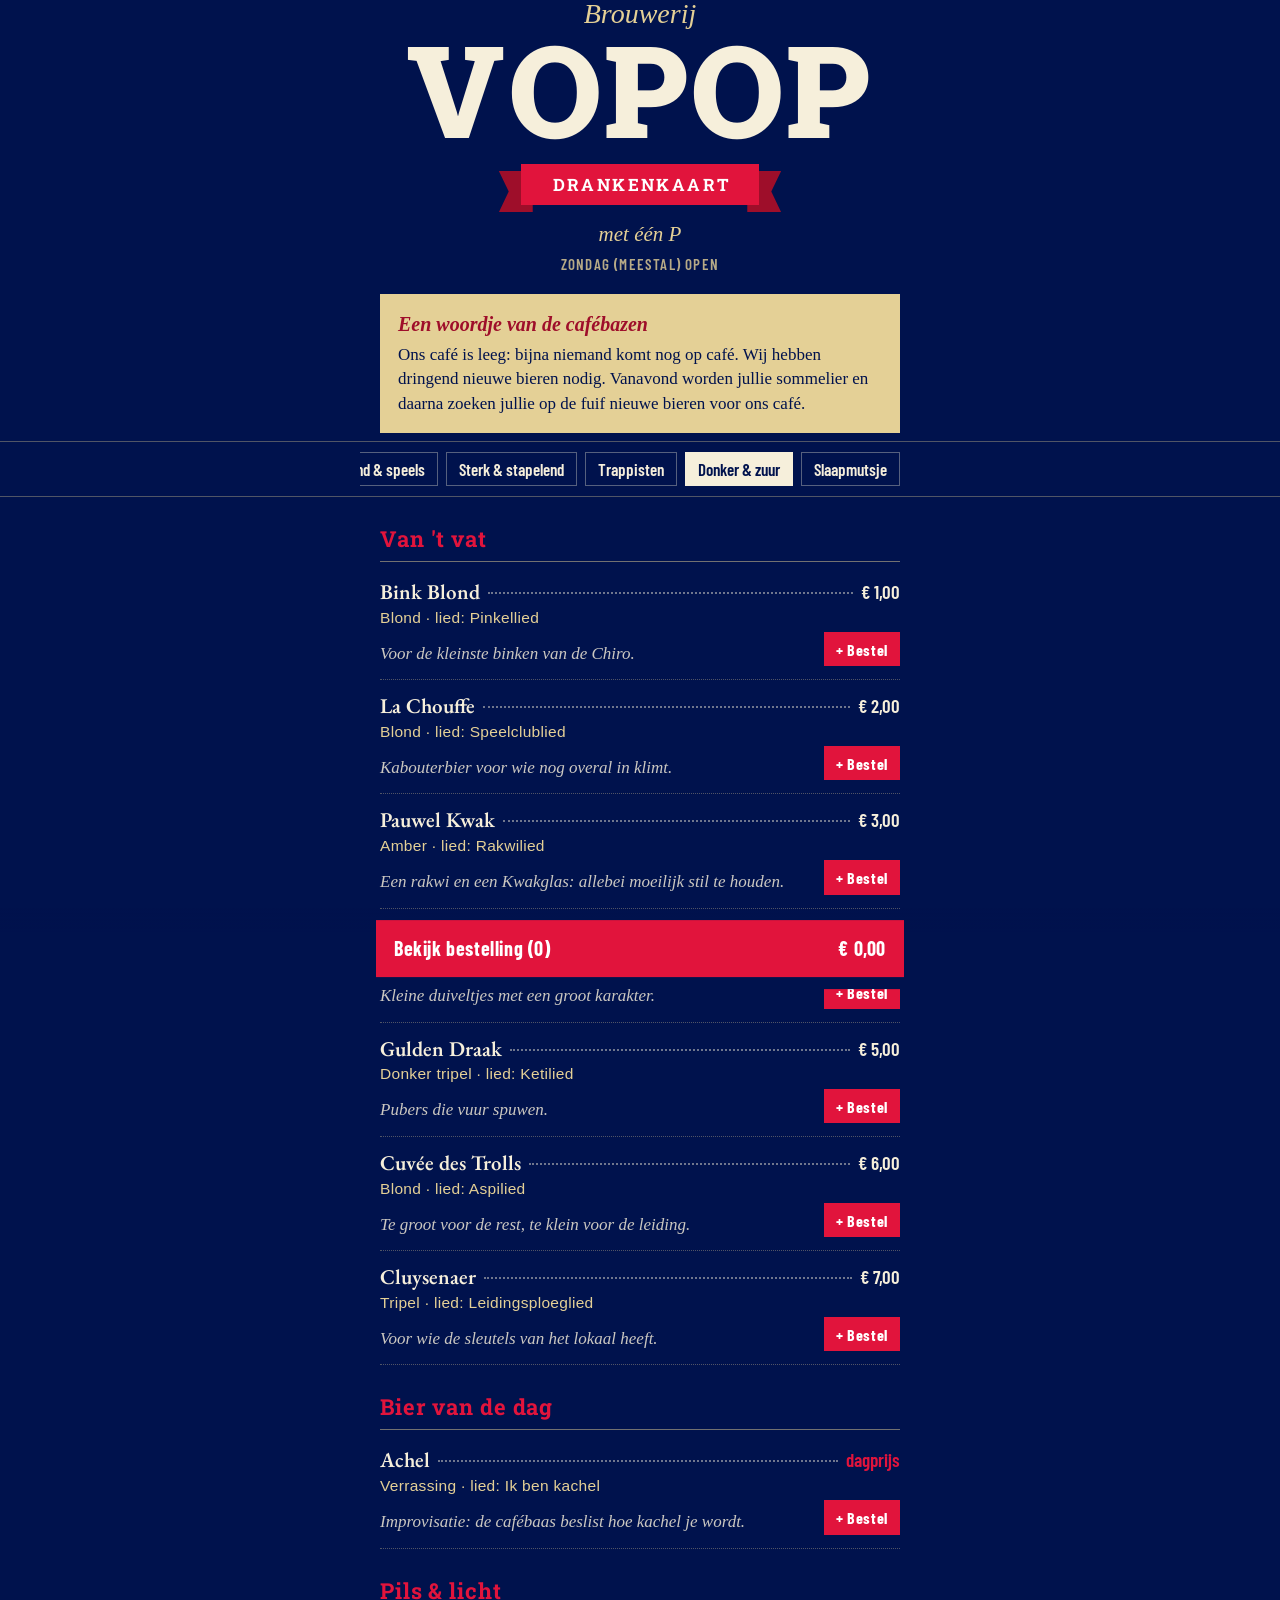
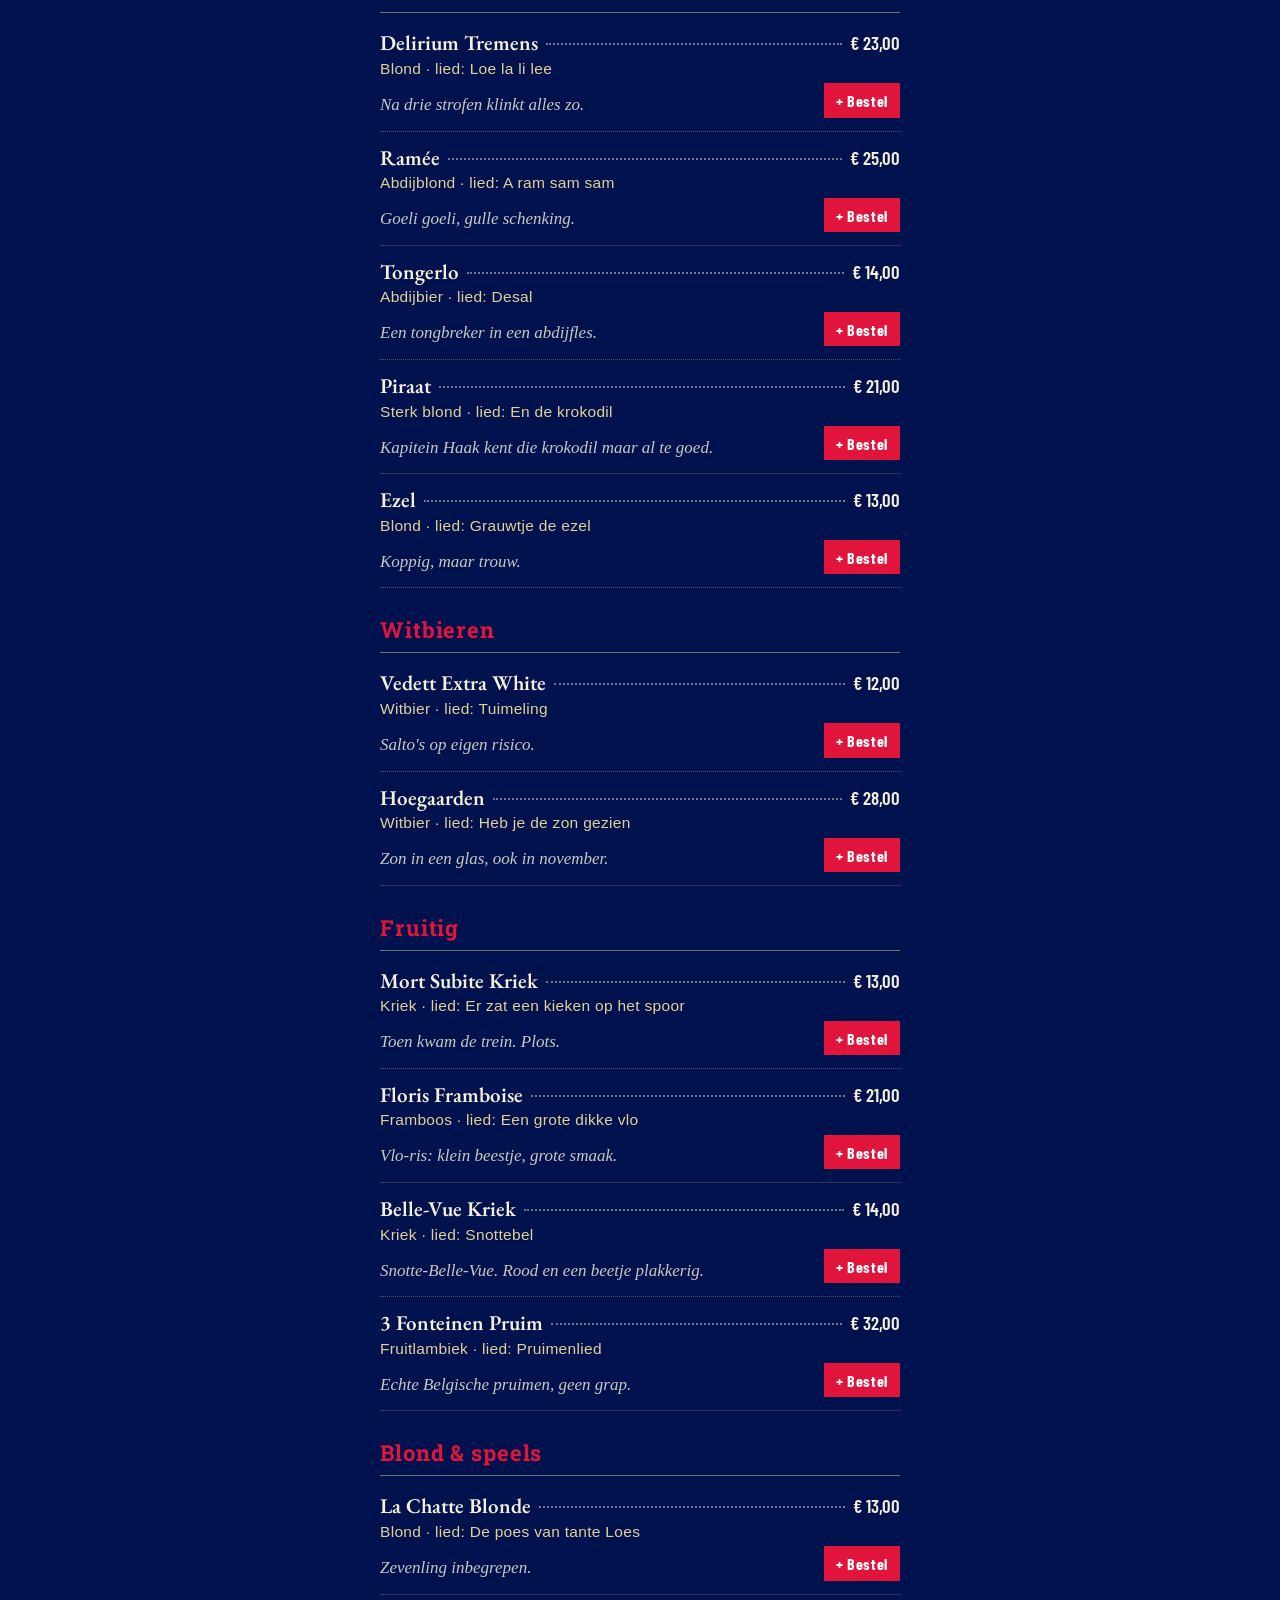
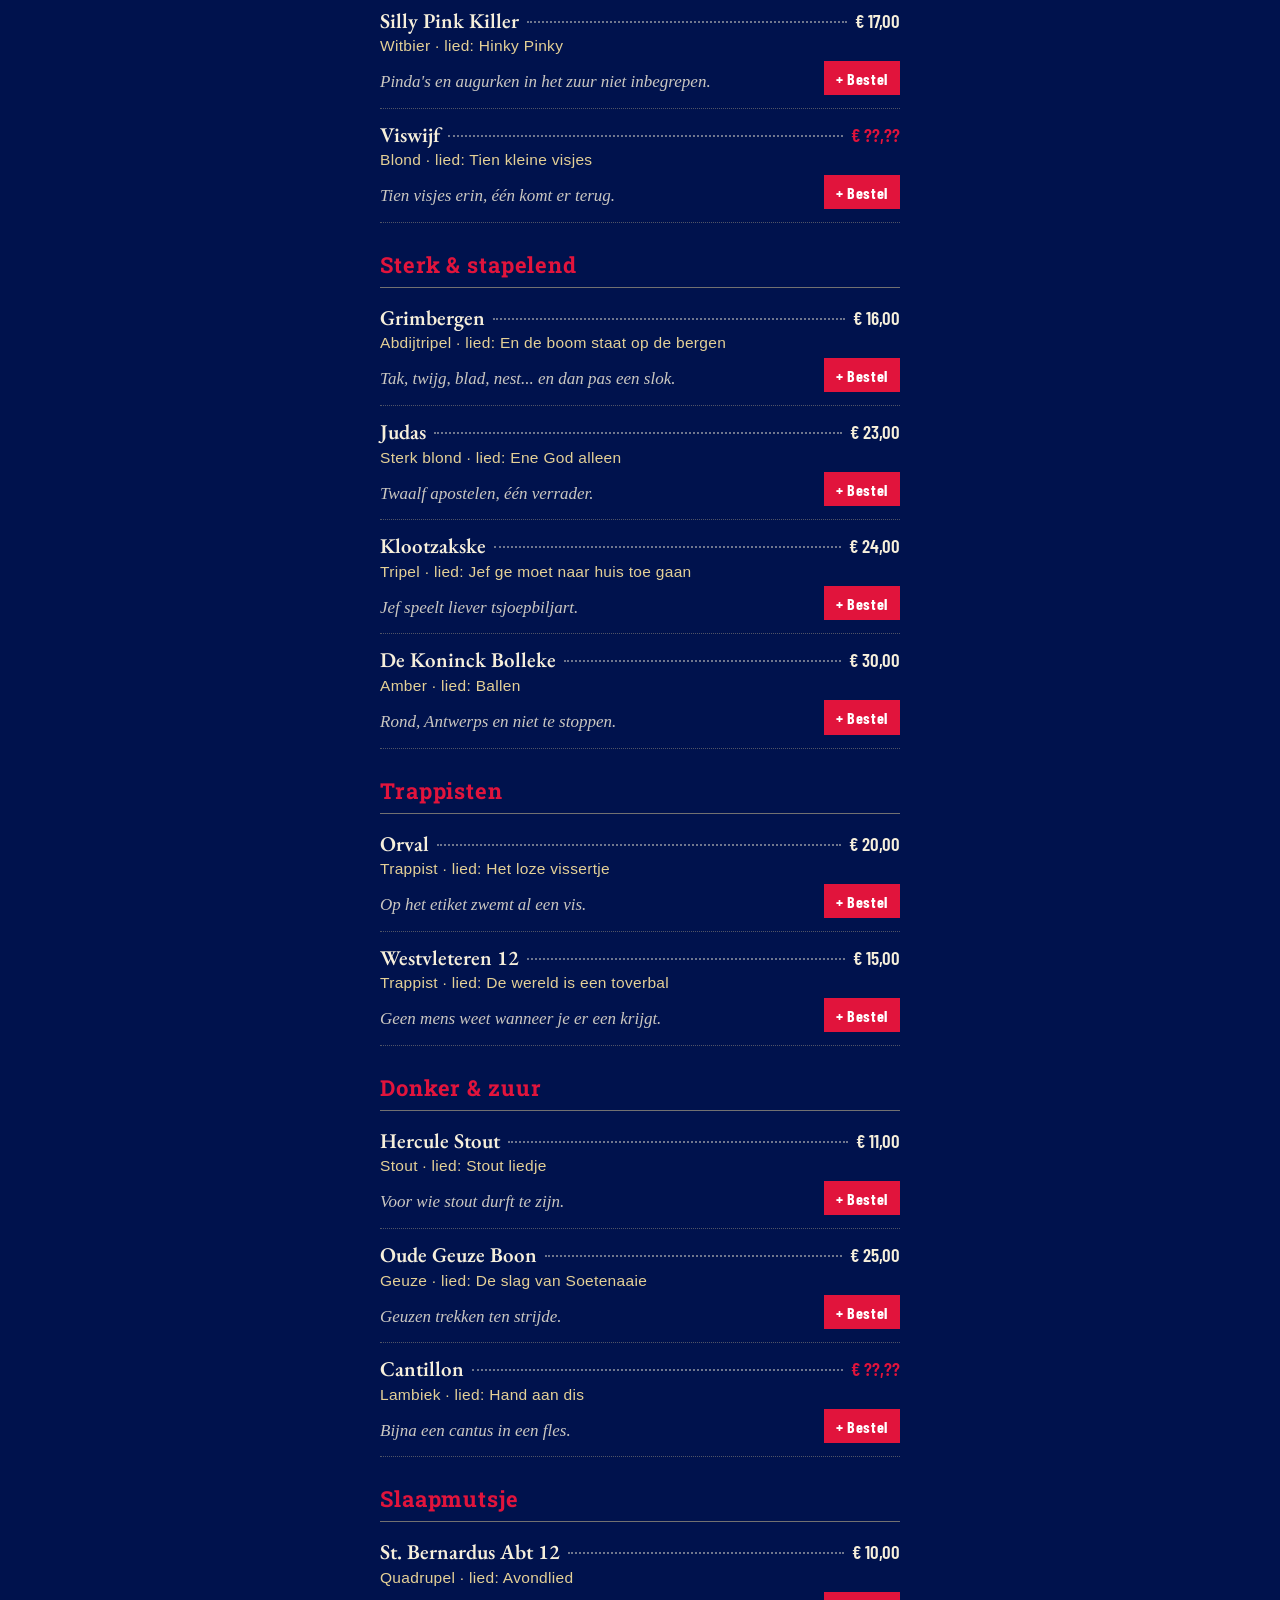
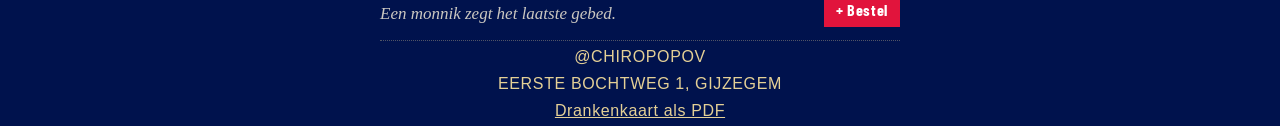
==== index.html @ b807c140 "Drankenkaart Brouwerij Vopop: online menu, A4-print en PDF Co-Authored-By: Claude Opus 5.5 <noreply@" ====
<!DOCTYPE html>
<html lang="nl">
<head>
<meta charset="utf-8">
<meta name="viewport" content="width=device-width, initial-scale=1, viewport-fit=cover">
<title>Brouwerij Vopop · Drankenkaart</title>
<meta name="description" content="De drankenkaart van Brouwerij Vopop. Scan, kies je bier en zing je bestelling.">
<meta name="theme-color" content="#00124D">
<link rel="icon" href="data:image/svg+xml,%3Csvg xmlns=%22http://www.w3.org/2000/svg%22 viewBox=%220 0 32 32%22%3E%3Crect width=%2232%22 height=%2232%22 fill=%22%2300124D%22/%3E%3Ctext x=%2216%22 y=%2224%22 font-size=%2222%22 font-family=%22Georgia%22 font-weight=%22bold%22 fill=%22%23E1143C%22 text-anchor=%22middle%22%3EV%3C/text%3E%3C/svg%3E">
<link rel="stylesheet" href="fonts.css">
<style>
  * { box-sizing: border-box; }
  html { -webkit-text-size-adjust: 100%; }
  body {
    margin: 0; background: var(--navy); color: var(--cream);
    font-family: var(--serif); font-size: 18px; line-height: 1.45;
  }
  a { color: var(--beige); }
  button { font: inherit; color: inherit; cursor: pointer; }
  :focus-visible { outline: 3px solid var(--beige); outline-offset: 2px; }
  .wrap { max-width: 560px; margin: 0 auto; padding: 0 20px; }

  /* Uithangbord */
  header { text-align: center; padding: 36px 0 18px; }
  .brouwerij { font-style: italic; font-size: 28px; color: var(--beige); line-height: 1; margin: 0; }
  h1 {
    font-family: var(--slab); font-weight: 900; margin: 2px 0 0;
    font-size: clamp(76px, 25vw, 128px); line-height: .92; letter-spacing: .02em; color: var(--cream);
  }
  .lint { position: relative; display: inline-block; margin: 16px auto 0; }
  .lint span {
    position: relative; z-index: 1; display: block; background: var(--red); color: #fff;
    font-family: var(--slab); font-weight: 700; font-size: 17px; letter-spacing: .14em;
    padding: 9px 28px 8px 32px;
  }
  .lint::before, .lint::after {
    content: ""; position: absolute; top: 7px; width: 34px; height: 100%; background: var(--red-dark);
  }
  .lint::before { left: -22px; clip-path: polygon(0 0, 100% 0, 100% 100%, 0 100%, 10px 50%); }
  .lint::after { right: -22px; clip-path: polygon(0 0, 100% 0, calc(100% - 10px) 50%, 100% 100%, 0 100%); }
  .slogan { font-style: italic; color: var(--beige); font-size: 21px; margin: 14px 0 0; }
  .open { font-family: var(--cond); font-weight: 600; letter-spacing: .08em; color: var(--beige); opacity: .8; font-size: 15px; margin: 4px 0 0; }
  .tafel { display: inline-block; margin-top: 12px; border: 1.5px solid var(--beige); color: var(--beige); font-family: var(--cond); font-weight: 600; font-size: 16px; padding: 2px 12px; letter-spacing: .06em; }

  .verhaal { background: var(--beige); color: var(--navy); padding: 16px 18px; margin: 18px 0 8px; text-align: left; }
  .verhaal h2 { font-family: var(--serif); font-style: italic; font-weight: 600; color: var(--red-dark); font-size: 20px; margin: 0 0 4px; }
  .verhaal p { margin: 0; font-size: 17px; }

  /* Rubrieken-navigatie */
  nav {
    position: sticky; top: 0; z-index: 5; background: var(--navy);
    border-top: 1px solid rgba(228,208,150,.35); border-bottom: 1px solid rgba(228,208,150,.35);
  }
  nav ul { list-style: none; margin: 0 auto; padding: 10px 20px; display: flex; gap: 8px; overflow-x: auto; scrollbar-width: none; max-width: 560px; }
  nav ul::-webkit-scrollbar { display: none; }
  nav a {
    display: block; white-space: nowrap; text-decoration: none; color: var(--cream);
    font-family: var(--cond); font-weight: 600; font-size: 17px; padding: 4px 12px;
    border: 1.5px solid rgba(246,239,219,.35);
  }
  nav a.actief { background: var(--cream); color: var(--navy); border-color: var(--cream); }

  /* Kaart */
  section { padding-top: 26px; scroll-margin-top: 58px; }
  section h2 {
    font-family: var(--slab); font-weight: 700; color: var(--red); font-size: 22px; letter-spacing: .04em;
    margin: 0 0 4px; padding-bottom: 6px; border-bottom: 1px solid rgba(228,208,150,.5);
  }
  .bier { padding: 12px 0 13px; border-bottom: 1px dotted rgba(228,208,150,.35); }
  .lijn { display: flex; align-items: baseline; gap: 8px; }
  .naam { font-weight: 600; font-size: 21px; line-height: 1.2; }
  .punten { flex: 1; border-bottom: 2px dotted rgba(246,239,219,.45); transform: translateY(-5px); min-width: 12px; }
  .prijs { font-family: var(--cond); font-weight: 600; font-size: 19px; white-space: nowrap; }
  .prijs.raar { color: var(--red); }
  .meta { font-family: var(--cond); font-weight: 500; color: var(--beige); font-size: 15.5px; letter-spacing: .02em; margin-top: 1px; }
  .onder { display: flex; align-items: flex-end; justify-content: space-between; gap: 14px; margin-top: 3px; }
  .uitleg { font-style: italic; color: rgba(246,239,219,.82); font-size: 17px; margin: 0; }
  .plus {
    flex: none; display: inline-flex; align-items: center; gap: 6px;
    background: var(--red); border: 0; color: #fff; font-family: var(--cond); font-weight: 700; font-size: 16px;
    padding: 6px 12px 5px; letter-spacing: .04em;
  }
  .plus:active { background: var(--red-dark); }
  .plus .n { background: #fff; color: var(--red); min-width: 20px; padding: 0 5px; text-align: center; }

  footer { text-align: center; padding: 40px 0 130px; font-family: var(--cond); font-weight: 500; color: var(--beige); font-size: 16px; letter-spacing: .04em; }
  footer p { margin: 4px 0; }

  /* Bestelbalk */
  .balk {
    position: fixed; left: 0; right: 0; bottom: 0; z-index: 10; padding: 12px 16px calc(12px + env(safe-area-inset-bottom));
    background: linear-gradient(to top, var(--navy) 70%, rgba(0,18,77,0));
    transform: translateY(110%); transition: transform .25s ease;
  }
  .balk.toon { transform: none; }
  .balk button {
    display: flex; justify-content: space-between; align-items: center; width: 100%; max-width: 528px; margin: 0 auto;
    background: var(--red); color: #fff; border: 0; padding: 14px 18px; font-family: var(--cond); font-weight: 700; font-size: 20px; letter-spacing: .03em;
  }

  /* Bestelling */
  dialog {
    border: 0; padding: 0; width: 100%; max-width: 560px; max-height: 88vh; margin: auto auto 0;
    background: var(--cream); color: var(--navy);
  }
  dialog::backdrop { background: rgba(0,11,51,.7); }
  .blad { padding: 22px 20px calc(20px + env(safe-area-inset-bottom)); }
  .blad h2 { font-family: var(--slab); font-weight: 900; font-size: 30px; margin: 0 0 2px; }
  .blad .sub { font-style: italic; margin: 0 0 12px; color: var(--red-dark); }
  .regel { display: grid; grid-template-columns: 1fr auto; gap: 2px 12px; padding: 10px 0; border-bottom: 1px dotted rgba(0,18,77,.3); }
  .regel .naam { font-size: 19px; }
  .regel .meta { color: var(--navy); opacity: .75; }
  .aantal { display: flex; align-items: center; gap: 6px; grid-row: span 2; align-self: center; }
  .aantal button { width: 34px; height: 34px; border: 1.5px solid var(--navy); background: none; font-family: var(--cond); font-weight: 700; font-size: 20px; line-height: 1; }
  .aantal output { min-width: 22px; text-align: center; font-family: var(--cond); font-weight: 700; font-size: 19px; }
  .totaal { display: flex; justify-content: space-between; font-family: var(--cond); font-weight: 700; font-size: 22px; padding: 14px 0 4px; }
  .knoppen { display: flex; gap: 10px; margin-top: 14px; }
  .knoppen button { flex: 1; padding: 13px; font-family: var(--cond); font-weight: 700; font-size: 19px; border: 2px solid var(--navy); background: none; }
  .knoppen .hoofd { background: var(--red); border-color: var(--red); color: #fff; }
  ol.zing { padding-left: 22px; margin: 6px 0 0; }
  ol.zing li { margin: 6px 0; }
  ol.zing small { display: block; font-family: var(--cond); font-weight: 500; font-size: 15px; opacity: .75; }

  @media (prefers-reduced-motion: reduce) { .balk { transition: none; } html { scroll-behavior: auto; } }
  html { scroll-behavior: smooth; }
</style>
</head>
<body>
<header class="wrap">
  <p class="brouwerij">Brouwerij</p>
  <h1>VOPOP</h1>
  <div class="lint"><span>DRANKENKAART</span></div>
  <p class="slogan">met één P</p>
  <p class="open">ZONDAG (MEESTAL) OPEN</p>
  <div id="tafel"></div>
  <div class="verhaal">
    <h2>Een woordje van de cafébazen</h2>
    <p id="verhaal"></p>
  </div>
</header>

<nav aria-label="Rubrieken"><ul id="nav"></ul></nav>

<main class="wrap" id="kaart"></main>

<footer class="wrap">
  <p>@CHIROPOPOV</p>
  <p id="adres"></p>
  <p><a href="menu.pdf">Drankenkaart als PDF</a></p>
</footer>

<div class="balk" id="balk"><button type="button" id="open"><span id="balkTekst">Bekijk bestelling</span><span id="balkTotaal"></span></button></div>

<dialog id="bestelling" aria-labelledby="bestelTitel">
  <div class="blad" id="blad"></div>
</dialog>

<script src="menu.js"></script>
<script>
(function () {
  var M = window.VOPOP, $ = function (id) { return document.getElementById(id); };
  var alle = {}; M.rubrieken.forEach(function (r) { r.bieren.forEach(function (b, i) { b.id = r.id + i; alle[b.id] = b; }); });

  // Tafelnummer via ?tafel=3
  var tafel = new URLSearchParams(location.search).get("tafel");
  if (tafel) $("tafel").innerHTML = '<span class="tafel">TAFEL ' + String(tafel).replace(/[^0-9a-zA-Z]/g, "").slice(0, 4) + "</span>";
  $("verhaal").textContent = M.verhaal;
  $("adres").textContent = M.adres.toUpperCase();

  // Bestelling bewaren in de browser (mag mislukken)
  var mand = {};
  try { mand = JSON.parse(localStorage.getItem("vopop-mand") || "{}") || {}; } catch (e) { mand = {}; }
  function bewaar() { try { localStorage.setItem("vopop-mand", JSON.stringify(mand)); } catch (e) {} }

  function euro(n) { return "€ " + n.toFixed(2).replace(".", ","); }
  function prijsWaarde(p) { return typeof p === "number" ? p : 0; }
  function esc(s) { return String(s).replace(/[&<>"]/g, function (c) { return { "&": "&amp;", "<": "&lt;", ">": "&gt;", '"': "&quot;" }[c]; }); }

  // Kaart opbouwen
  var nav = "", kaart = "";
  M.rubrieken.forEach(function (r) {
    nav += '<li><a href="#' + r.id + '" data-r="' + r.id + '">' + esc(r.naam) + "</a></li>";
    kaart += '<section id="' + r.id + '"><h2>' + esc(r.naam) + "</h2>";
    r.bieren.forEach(function (b) {
      var raar = typeof b.prijs !== "number";
      kaart += '<article class="bier">' +
        '<div class="lijn"><span class="naam">' + esc(b.bier) + '</span><span class="punten" aria-hidden="true"></span>' +
        '<span class="prijs' + (raar ? " raar" : "") + '">' + esc(M.prijsTekst(b.prijs)) + "</span></div>" +
        '<div class="meta">' + esc(b.stijl) + " · lied: " + esc(b.lied) + "</div>" +
        '<div class="onder"><p class="uitleg">' + esc(b.uitleg) + "</p>" +
        '<button type="button" class="plus" data-id="' + b.id + '" aria-label="' + esc(b.bier) + ' bestellen">+ Bestel</button></div>' +
        "</article>";
    });
    kaart += "</section>";
  });
  $("nav").innerHTML = nav; $("kaart").innerHTML = kaart;

  function teken() {
    var stuks = 0, totaal = 0;
    Object.keys(mand).forEach(function (id) { if (!alle[id] || mand[id] < 1) { delete mand[id]; return; } stuks += mand[id]; totaal += mand[id] * prijsWaarde(alle[id].prijs); });
    document.querySelectorAll(".plus").forEach(function (k) {
      var n = mand[k.dataset.id] || 0;
      k.innerHTML = n ? '+ Bestel <span class="n">' + n + "</span>" : "+ Bestel";
    });
    $("balk").classList.toggle("toon", stuks > 0);
    $("balkTekst").textContent = "Bekijk bestelling (" + stuks + ")";
    $("balkTotaal").textContent = euro(totaal);
    bewaar();
    return { stuks: stuks, totaal: totaal };
  }

  document.addEventListener("click", function (e) {
    var k = e.target.closest(".plus"); if (!k) return;
    mand[k.dataset.id] = (mand[k.dataset.id] || 0) + 1; teken();
  });

  var dlg = $("bestelling");
  function toonBestelling() {
    var html = '<h2 id="bestelTitel">Je bestelling</h2><p class="sub">Elke prijs is een bladzijde in het zangboekje.</p>';
    Object.keys(mand).forEach(function (id) {
      var b = alle[id];
      html += '<div class="regel"><div><div class="naam">' + esc(b.bier) + '</div><div class="meta">' + esc(b.lied) + " · " + esc(M.prijsTekst(b.prijs)) + "</div></div>" +
        '<div class="aantal"><button type="button" data-min="' + id + '" aria-label="Eén minder">−</button><output>' + mand[id] + '</output><button type="button" data-meer="' + id + '" aria-label="Eén meer">+</button></div></div>';
    });
    var t = teken();
    html += '<div class="totaal"><span>Totaal</span><span>' + euro(t.totaal) + "</span></div>" +
      '<div class="knoppen"><button type="button" data-sluit>Verder kiezen</button><button type="button" class="hoofd" data-plaats>Bestelling plaatsen</button></div>';
    $("blad").innerHTML = html;
  }
  function toonBevestiging() {
    var html = '<h2 id="bestelTitel">Bestelling geplaatst</h2><p class="sub">De cafébazen tappen. Zing je bestelling in deze volgorde:</p><ol class="zing">';
    Object.keys(mand).forEach(function (id) {
      var b = alle[id];
      html += "<li>" + esc(b.lied) + (mand[id] > 1 ? " × " + mand[id] : "") +
        "<small>" + esc(b.bier) + (typeof b.prijs === "number" ? " · bladzijde " + b.prijs : "") + "</small></li>";
    });
    html += '</ol><div class="knoppen"><button type="button" class="hoofd" data-nieuw>Nieuwe bestelling</button></div>';
    $("blad").innerHTML = html;
  }
  $("open").addEventListener("click", function () { toonBestelling(); dlg.showModal(); });
  dlg.addEventListener("click", function (e) {
    var t = e.target;
    if (t === dlg || t.hasAttribute("data-sluit")) { dlg.close(); return; }
    if (t.dataset.min) { mand[t.dataset.min]--; if (!(mand[t.dataset.min] > 0)) delete mand[t.dataset.min]; if (Object.keys(mand).length) toonBestelling(); else { teken(); dlg.close(); } return; }
    if (t.dataset.meer) { mand[t.dataset.meer]++; toonBestelling(); return; }
    if (t.hasAttribute("data-plaats")) { toonBevestiging(); return; }
    if (t.hasAttribute("data-nieuw")) { mand = {}; teken(); dlg.close(); }
  });

  // Actieve rubriek in de navigatie
  var links = document.querySelectorAll("nav a");
  if ("IntersectionObserver" in window) {
    var io = new IntersectionObserver(function (items) {
      items.forEach(function (it) {
        if (!it.isIntersecting) return;
        links.forEach(function (a) {
          var aan = a.dataset.r === it.target.id; a.classList.toggle("actief", aan);
          if (aan) a.scrollIntoView({ block: "nearest", inline: "center" });
        });
      });
    }, { rootMargin: "-60px 0px -70% 0px" });
    document.querySelectorAll("section").forEach(function (s) { io.observe(s); });
  }
  teken();
})();
</script>
</body>
</html>
---- fonts.css ----
@font-face { font-family: "Roboto Slab"; font-weight: 700; font-display: swap; src: url("fonts/roboto-slab-latin-700-normal.woff2") format("woff2"); }
@font-face { font-family: "Roboto Slab"; font-weight: 900; font-display: swap; src: url("fonts/roboto-slab-latin-900-normal.woff2") format("woff2"); }
@font-face { font-family: "EB Garamond"; font-weight: 400; font-display: swap; src: url("fonts/eb-garamond-latin-400-normal.woff2") format("woff2"); }
@font-face { font-family: "EB Garamond"; font-weight: 400; font-style: italic; font-display: swap; src: url("fonts/eb-garamond-latin-400-italic.woff2") format("woff2"); }
@font-face { font-family: "EB Garamond"; font-weight: 600; font-display: swap; src: url("fonts/eb-garamond-latin-600-normal.woff2") format("woff2"); }
@font-face { font-family: "Barlow Condensed"; font-weight: 500; font-display: swap; src: url("fonts/barlow-condensed-latin-500-normal.woff2") format("woff2"); }
@font-face { font-family: "Barlow Condensed"; font-weight: 600; font-display: swap; src: url("fonts/barlow-condensed-latin-600-normal.woff2") format("woff2"); }
@font-face { font-family: "Barlow Condensed"; font-weight: 700; font-display: swap; src: url("fonts/barlow-condensed-latin-700-normal.woff2") format("woff2"); }

:root {
  --navy: #00124D;      /* Chiro PMS 282 */
  --navy-deep: #000B33;
  --red: #E1143C;       /* Chiro PMS 186 */
  --red-dark: #9E0E2A;
  --beige: #E4D096;     /* Chiro PMS 467 */
  --cream: #F6EFDB;
  --slab: "Roboto Slab", Georgia, serif;
  --serif: "EB Garamond", Georgia, serif;
  --cond: "Barlow Condensed", "Arial Narrow", sans-serif;
}
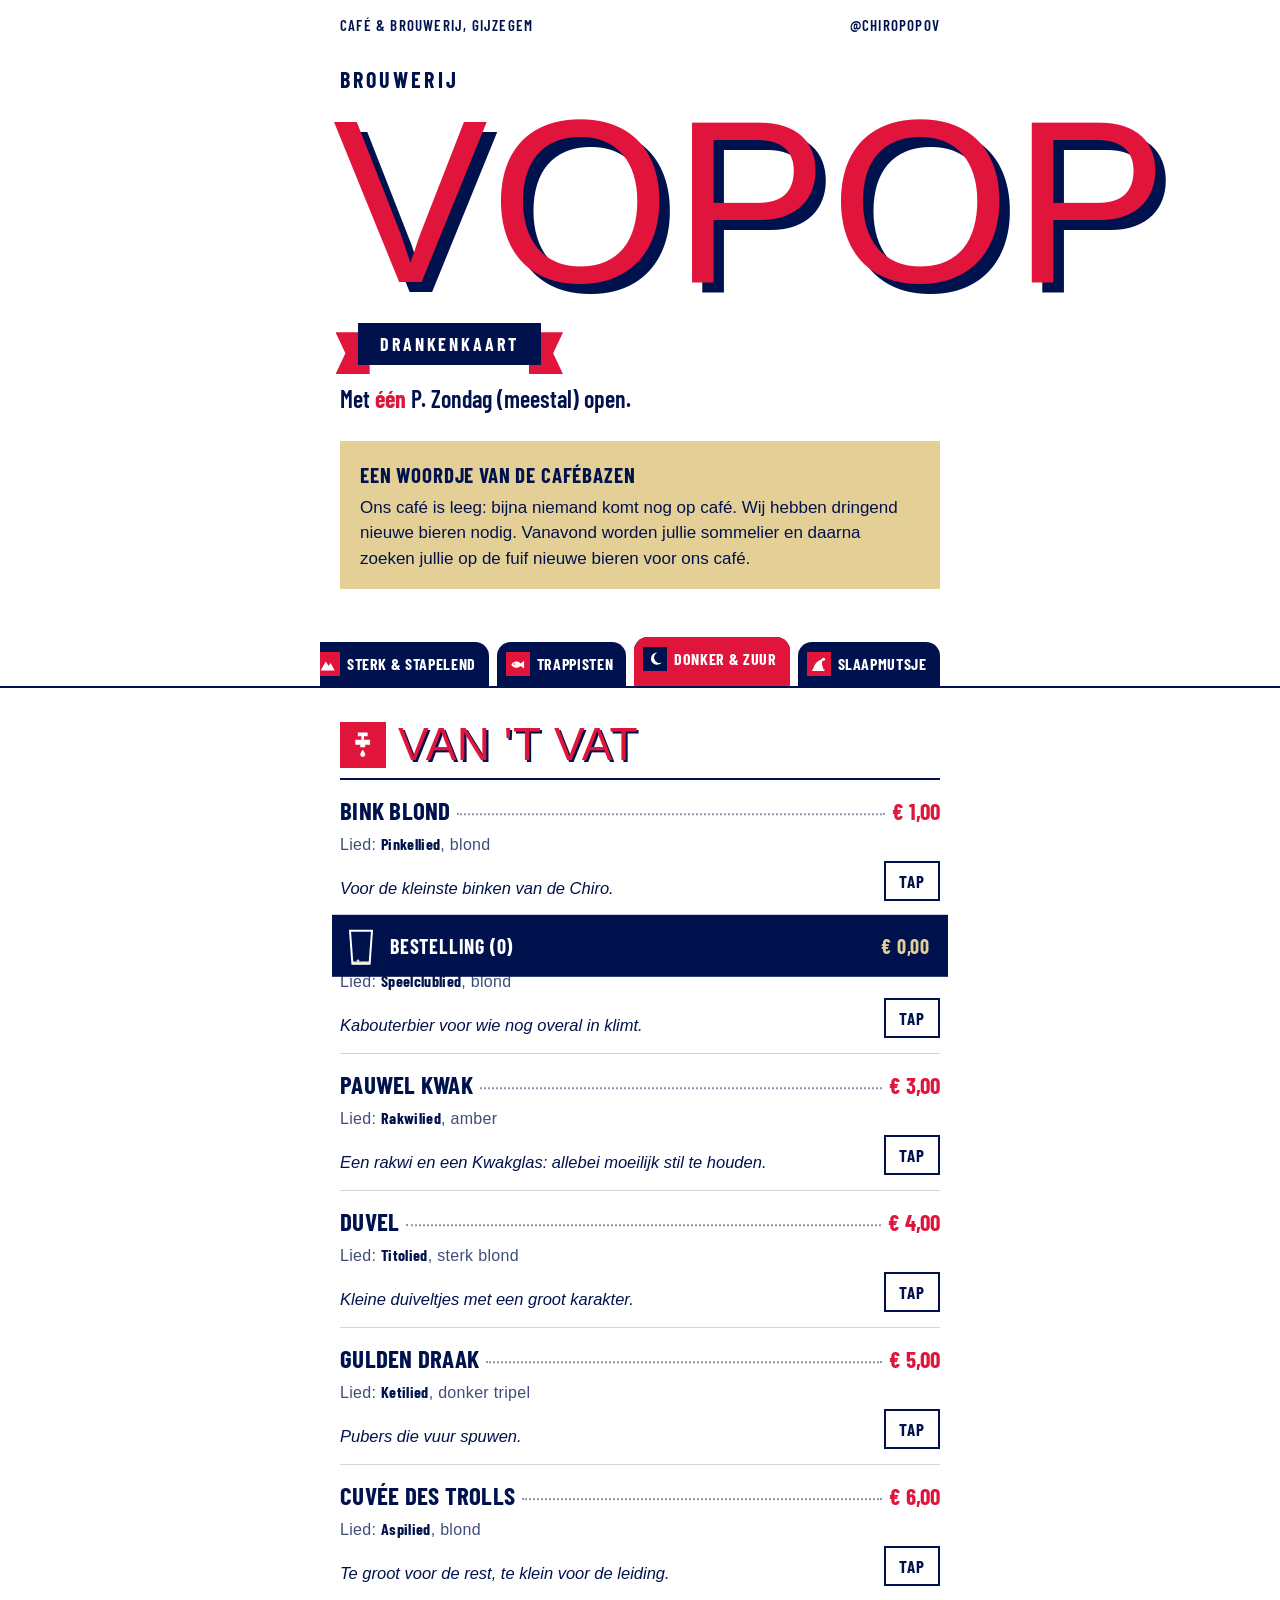
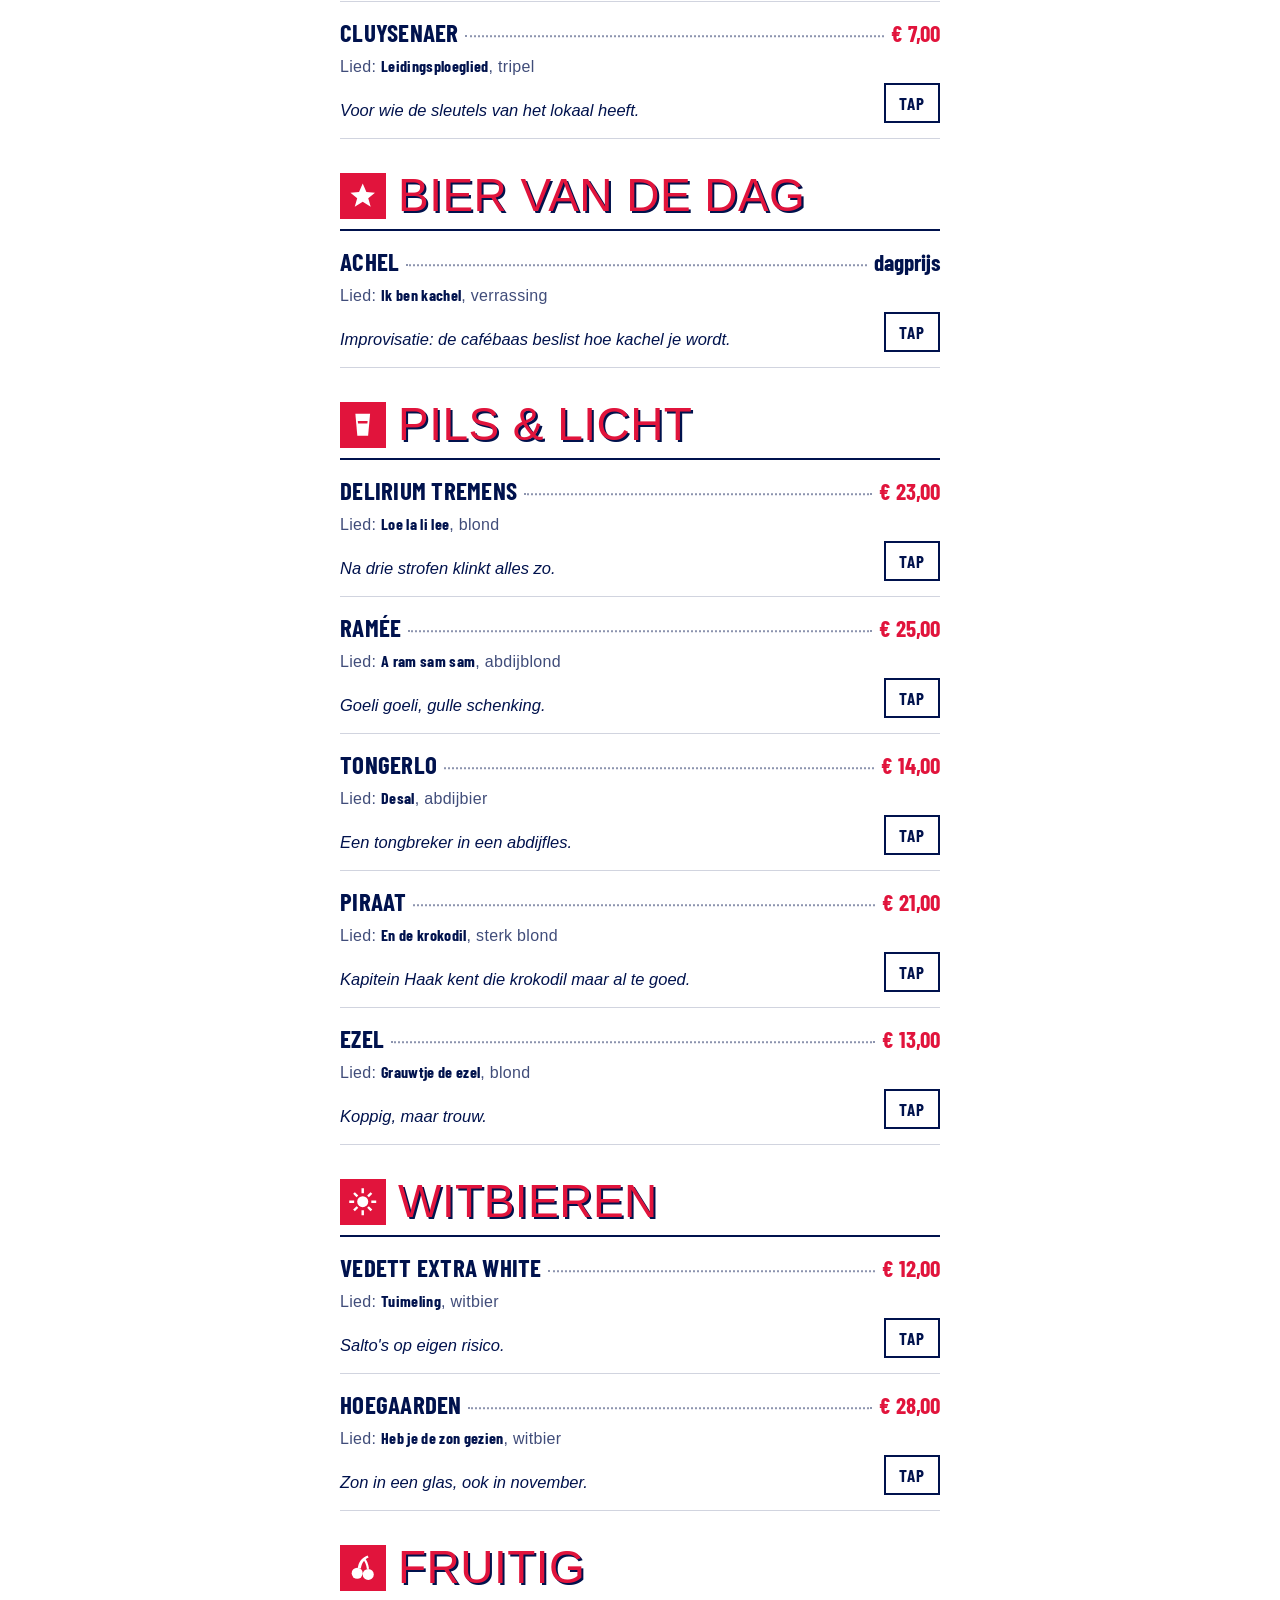
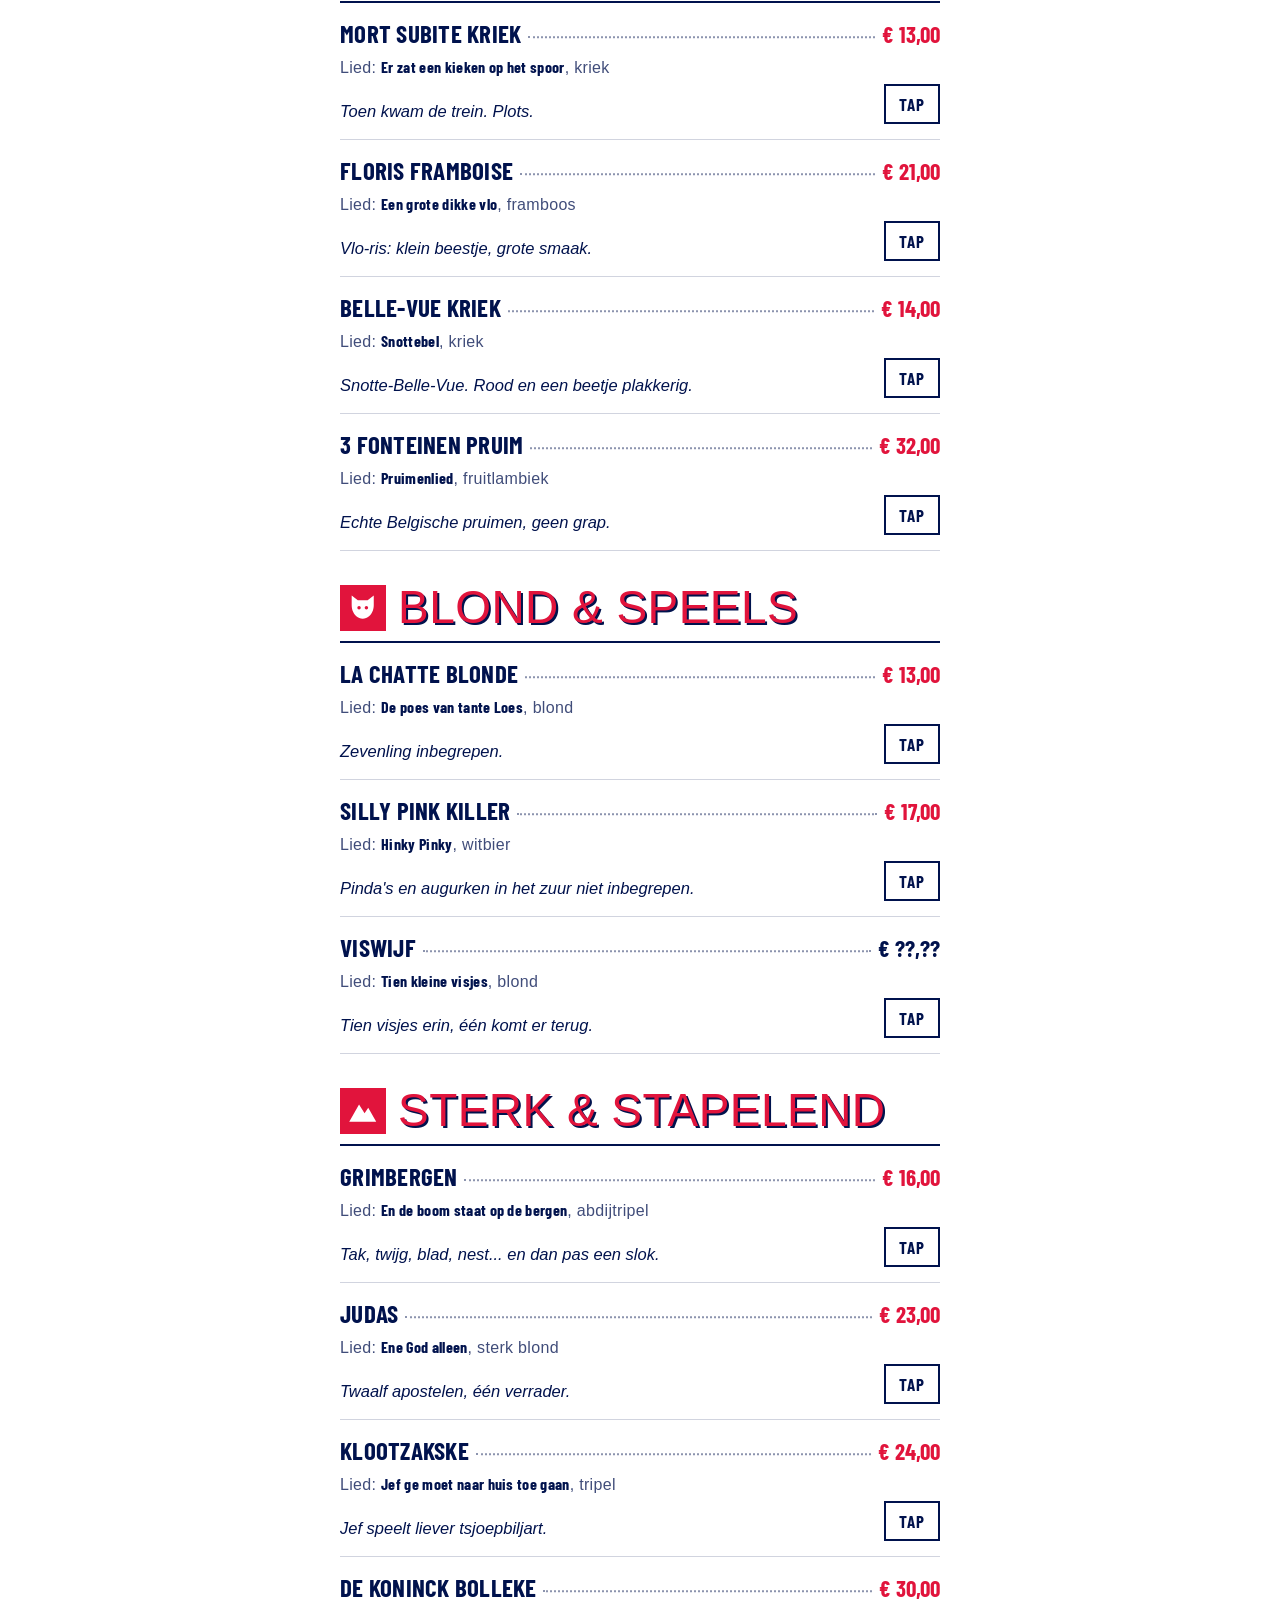
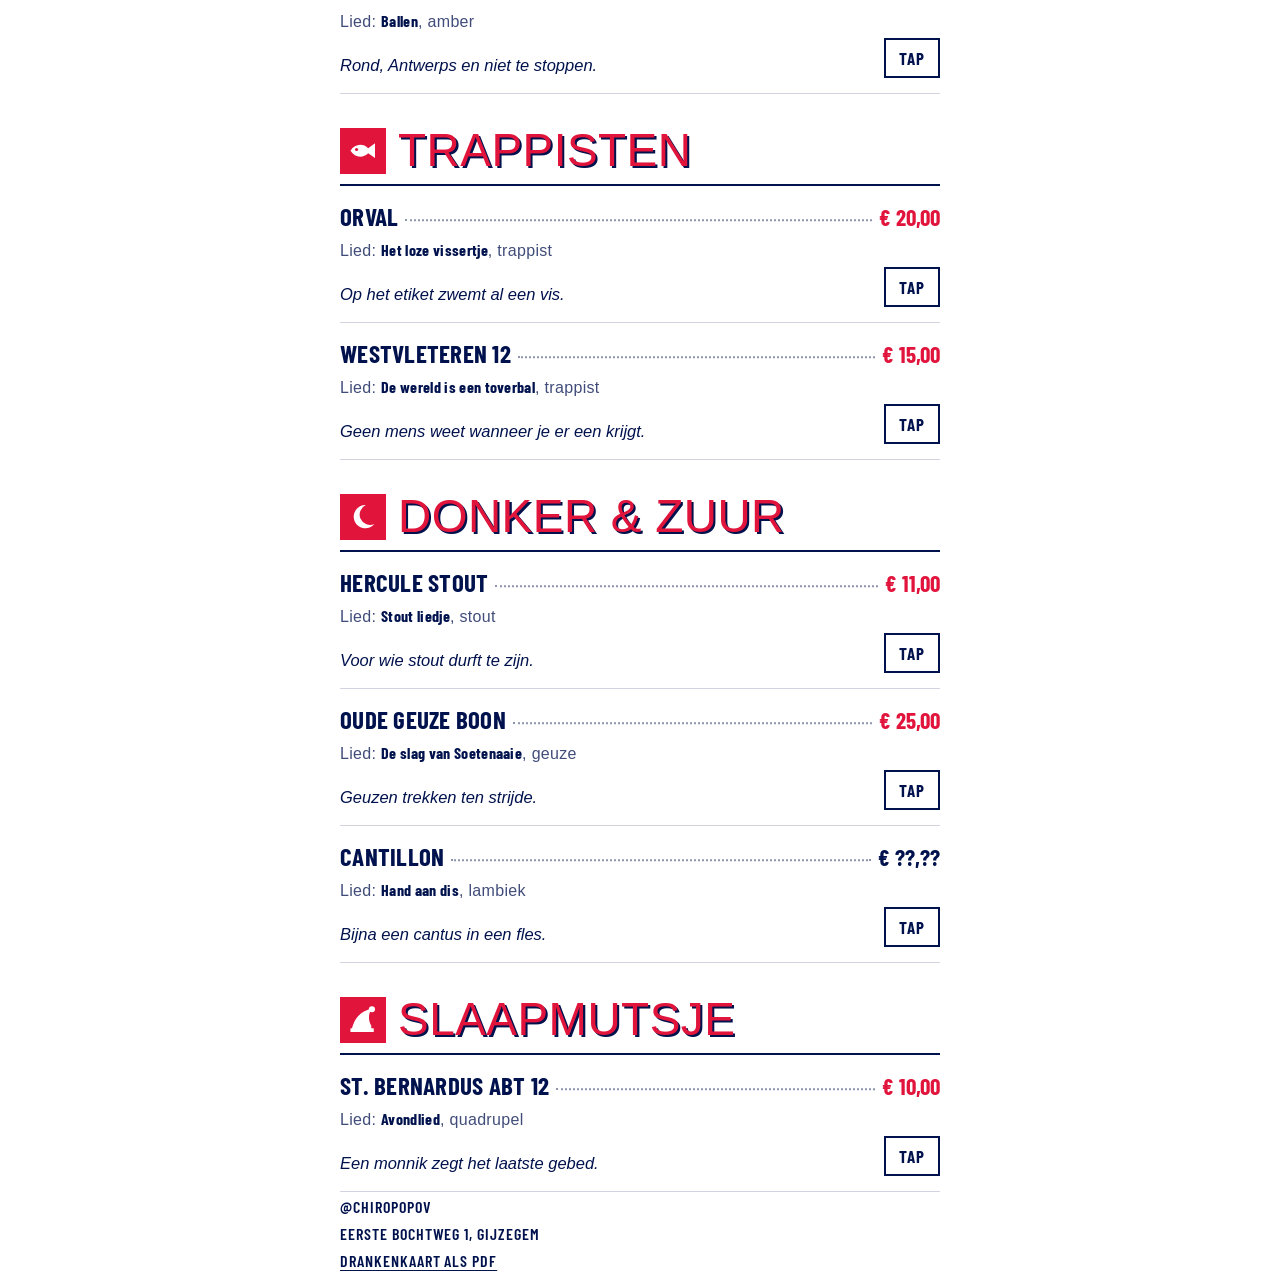
==== commit 6add3175: "Witte tapkraan-stijl voor web en PDF, Pages-workflow Co-Authored-By: Claude Opus 5.5 <noreply@anthro" ====
--- a/index.html
+++ b/index.html
@@ -3,136 +3,139 @@
 <head>
 <meta charset="utf-8">
 <meta name="viewport" content="width=device-width, initial-scale=1, viewport-fit=cover">
-<title>Brouwerij Vopop · Drankenkaart</title>
-<meta name="description" content="De drankenkaart van Brouwerij Vopop. Scan, kies je bier en zing je bestelling.">
-<meta name="theme-color" content="#00124D">
-<link rel="icon" href="data:image/svg+xml,%3Csvg xmlns=%22http://www.w3.org/2000/svg%22 viewBox=%220 0 32 32%22%3E%3Crect width=%2232%22 height=%2232%22 fill=%22%2300124D%22/%3E%3Ctext x=%2216%22 y=%2224%22 font-size=%2222%22 font-family=%22Georgia%22 font-weight=%22bold%22 fill=%22%23E1143C%22 text-anchor=%22middle%22%3EV%3C/text%3E%3C/svg%3E">
-<link rel="stylesheet" href="fonts.css">
+<title>Drankenkaart | Brouwerij Vopop</title>
+<meta name="description" content="De drankenkaart van Brouwerij Vopop: kies een Belgisch bier, bestel het en zing het chiroliedje dat erbij hoort.">
+<meta name="theme-color" content="#FFFFFF">
+<link rel="canonical" href="https://darkoboesmans.github.io/cantus/">
+<meta property="og:title" content="Drankenkaart | Brouwerij Vopop">
+<meta property="og:description" content="Kies een bier, bestel het en zing het lied dat erbij hoort.">
+<meta property="og:type" content="website">
+<meta property="og:url" content="https://darkoboesmans.github.io/cantus/">
+<link rel="icon" href="data:image/svg+xml,%3Csvg xmlns=%22http://www.w3.org/2000/svg%22 viewBox=%220 0 32 32%22%3E%3Crect width=%2232%22 height=%2232%22 fill=%22%23E1143C%22/%3E%3Ctext x=%2216%22 y=%2226%22 font-size=%2226%22 font-family=%22Impact%22 fill=%22%23fff%22 text-anchor=%22middle%22%3EV%3C/text%3E%3C/svg%3E">
+<link rel="preload" href="fonts/anton-latin-400-normal.woff2" as="font" type="font/woff2" crossorigin>
+<link rel="stylesheet" href="styles.css">
 <style>
   * { box-sizing: border-box; }
-  html { -webkit-text-size-adjust: 100%; }
-  body {
-    margin: 0; background: var(--navy); color: var(--cream);
-    font-family: var(--serif); font-size: 18px; line-height: 1.45;
-  }
-  a { color: var(--beige); }
+  html { -webkit-text-size-adjust: 100%; scroll-behavior: smooth; }
+  body { margin: 0; background: var(--wit); color: var(--navy); font-family: var(--tekst); font-size: 17px; line-height: 1.5; }
   button { font: inherit; color: inherit; cursor: pointer; }
-  :focus-visible { outline: 3px solid var(--beige); outline-offset: 2px; }
-  .wrap { max-width: 560px; margin: 0 auto; padding: 0 20px; }
-
-  /* Uithangbord */
-  header { text-align: center; padding: 36px 0 18px; }
-  .brouwerij { font-style: italic; font-size: 28px; color: var(--beige); line-height: 1; margin: 0; }
-  h1 {
-    font-family: var(--slab); font-weight: 900; margin: 2px 0 0;
-    font-size: clamp(76px, 25vw, 128px); line-height: .92; letter-spacing: .02em; color: var(--cream);
-  }
-  .lint { position: relative; display: inline-block; margin: 16px auto 0; }
-  .lint span {
-    position: relative; z-index: 1; display: block; background: var(--red); color: #fff;
-    font-family: var(--slab); font-weight: 700; font-size: 17px; letter-spacing: .14em;
-    padding: 9px 28px 8px 32px;
-  }
-  .lint::before, .lint::after {
-    content: ""; position: absolute; top: 7px; width: 34px; height: 100%; background: var(--red-dark);
-  }
-  .lint::before { left: -22px; clip-path: polygon(0 0, 100% 0, 100% 100%, 0 100%, 10px 50%); }
-  .lint::after { right: -22px; clip-path: polygon(0 0, 100% 0, calc(100% - 10px) 50%, 100% 100%, 0 100%); }
-  .slogan { font-style: italic; color: var(--beige); font-size: 21px; margin: 14px 0 0; }
-  .open { font-family: var(--cond); font-weight: 600; letter-spacing: .08em; color: var(--beige); opacity: .8; font-size: 15px; margin: 4px 0 0; }
-  .tafel { display: inline-block; margin-top: 12px; border: 1.5px solid var(--beige); color: var(--beige); font-family: var(--cond); font-weight: 600; font-size: 16px; padding: 2px 12px; letter-spacing: .06em; }
-
-  .verhaal { background: var(--beige); color: var(--navy); padding: 16px 18px; margin: 18px 0 8px; text-align: left; }
-  .verhaal h2 { font-family: var(--serif); font-style: italic; font-weight: 600; color: var(--red-dark); font-size: 20px; margin: 0 0 4px; }
-  .verhaal p { margin: 0; font-size: 17px; }
-
-  /* Rubrieken-navigatie */
-  nav {
-    position: sticky; top: 0; z-index: 5; background: var(--navy);
-    border-top: 1px solid rgba(228,208,150,.35); border-bottom: 1px solid rgba(228,208,150,.35);
-  }
-  nav ul { list-style: none; margin: 0 auto; padding: 10px 20px; display: flex; gap: 8px; overflow-x: auto; scrollbar-width: none; max-width: 560px; }
+  a { color: var(--navy); }
+  :focus-visible { outline: 3px solid var(--rood); outline-offset: 3px; }
+  .skip { position: absolute; left: 12px; top: -60px; background: var(--navy); color: #fff; padding: 8px 14px; z-index: 50; font-family: var(--cond); font-weight: 700; }
+  .skip:focus { top: 12px; }
+  .wrap { max-width: 640px; margin: 0 auto; padding: 0 20px; }
+
+  .top { display: flex; justify-content: space-between; align-items: center; gap: 12px; padding: 14px 20px 0; max-width: 640px; margin: 0 auto;
+    font-family: var(--cond); font-weight: 600; font-size: 15px; letter-spacing: .08em; text-transform: uppercase; }
+  .top .tafel { background: var(--navy); color: #fff; padding: 3px 10px; }
+
+  .hero { padding-top: 26px; padding-bottom: 10px; }
+  .hero .voor { font-family: var(--cond); font-weight: 700; font-size: 22px; letter-spacing: .14em; text-transform: uppercase; margin: 0 0 6px; }
+  .hero h1 { font-size: clamp(110px, 38vw, 232px); margin-left: -.03em; }
+  .hero .lint { margin: 22px 0 0 18px; font-size: 18px; }
+  .hero .lint > span { padding: 8px 22px 7px; }
+  .hero .slogan { font-family: var(--cond); font-weight: 600; font-size: 24px; margin: 16px 0 0; }
+  .hero .slogan b { color: var(--rood); font-weight: 700; }
+
+  .verhaal { background: var(--schuim); padding: 18px 20px; margin: 24px 0 0; }
+  .verhaal h2 { font-family: var(--cond); font-weight: 700; font-size: 21px; text-transform: uppercase; letter-spacing: .04em; margin: 0 0 4px; }
+  .verhaal p { margin: 0; }
+
+  nav { position: sticky; top: 0; z-index: 5; background: rgba(255,255,255,.96); border-bottom: 2px solid var(--navy); margin-top: 26px; }
+  nav ul { list-style: none; margin: 0 auto; padding: 12px 20px 0; display: flex; gap: 8px; overflow-x: auto; scrollbar-width: none; max-width: 640px; align-items: flex-end; }
   nav ul::-webkit-scrollbar { display: none; }
   nav a {
-    display: block; white-space: nowrap; text-decoration: none; color: var(--cream);
-    font-family: var(--cond); font-weight: 600; font-size: 17px; padding: 4px 12px;
-    border: 1.5px solid rgba(246,239,219,.35);
-  }
-  nav a.actief { background: var(--cream); color: var(--navy); border-color: var(--cream); }
-
-  /* Kaart */
-  section { padding-top: 26px; scroll-margin-top: 58px; }
-  section h2 {
-    font-family: var(--slab); font-weight: 700; color: var(--red); font-size: 22px; letter-spacing: .04em;
-    margin: 0 0 4px; padding-bottom: 6px; border-bottom: 1px solid rgba(228,208,150,.5);
-  }
-  .bier { padding: 12px 0 13px; border-bottom: 1px dotted rgba(228,208,150,.35); }
-  .lijn { display: flex; align-items: baseline; gap: 8px; }
-  .naam { font-weight: 600; font-size: 21px; line-height: 1.2; }
-  .punten { flex: 1; border-bottom: 2px dotted rgba(246,239,219,.45); transform: translateY(-5px); min-width: 12px; }
-  .prijs { font-family: var(--cond); font-weight: 600; font-size: 19px; white-space: nowrap; }
-  .prijs.raar { color: var(--red); }
-  .meta { font-family: var(--cond); font-weight: 500; color: var(--beige); font-size: 15.5px; letter-spacing: .02em; margin-top: 1px; }
-  .onder { display: flex; align-items: flex-end; justify-content: space-between; gap: 14px; margin-top: 3px; }
-  .uitleg { font-style: italic; color: rgba(246,239,219,.82); font-size: 17px; margin: 0; }
-  .plus {
-    flex: none; display: inline-flex; align-items: center; gap: 6px;
-    background: var(--red); border: 0; color: #fff; font-family: var(--cond); font-weight: 700; font-size: 16px;
-    padding: 6px 12px 5px; letter-spacing: .04em;
-  }
-  .plus:active { background: var(--red-dark); }
-  .plus .n { background: #fff; color: var(--red); min-width: 20px; padding: 0 5px; text-align: center; }
-
-  footer { text-align: center; padding: 40px 0 130px; font-family: var(--cond); font-weight: 500; color: var(--beige); font-size: 16px; letter-spacing: .04em; }
-  footer p { margin: 4px 0; }
-
-  /* Bestelbalk */
-  .balk {
-    position: fixed; left: 0; right: 0; bottom: 0; z-index: 10; padding: 12px 16px calc(12px + env(safe-area-inset-bottom));
-    background: linear-gradient(to top, var(--navy) 70%, rgba(0,18,77,0));
-    transform: translateY(110%); transition: transform .25s ease;
-  }
+    position: relative; overflow: hidden; display: flex; align-items: center; gap: 7px; white-space: nowrap; text-decoration: none;
+    background: var(--navy); color: #fff; font-family: var(--cond); font-weight: 700; font-size: 16px; letter-spacing: .04em; text-transform: uppercase;
+    padding: 10px 13px 9px 9px; border-radius: 14px 14px 0 0; min-height: 44px; transition: padding-bottom .25s ease;
+  }
+  nav a .tegel { width: 24px; height: 24px; }
+  nav a::after { content: ""; position: absolute; inset: 0; background: var(--rood); transform: scaleY(0); transform-origin: bottom; transition: transform .3s cubic-bezier(.3,.7,.2,1); z-index: 0; }
+  nav a > * { position: relative; z-index: 1; }
+  nav a:hover::after, nav a.actief::after { transform: scaleY(1); }
+  nav a.actief { padding-bottom: 15px; }
+  nav a.actief .tegel, nav a:hover .tegel { background: var(--navy); }
+
+  section.rubriek { padding-top: 34px; scroll-margin-top: 70px; }
+  .kop { display: flex; align-items: center; gap: 12px; padding-bottom: 10px; border-bottom: 2px solid var(--navy); }
+  .kop .tegel { width: 46px; height: 46px; }
+  .kop h2 { font-size: 46px; }
+  .bier { padding: 14px 0 15px; border-bottom: 1px solid var(--lijn); }
+  .bier h3 { margin: 0; font-size: 25px; line-height: 1.1; }
+  .bier .prijs { font-size: 23px; }
+  .meta { font-family: var(--cond); font-weight: 500; font-size: 16px; letter-spacing: .02em; color: rgba(0,18,77,.75); margin-top: 3px; }
+  .meta b { font-weight: 700; color: var(--navy); }
+  .onder { display: flex; justify-content: space-between; align-items: flex-end; gap: 16px; margin-top: 4px; }
+  .uitleg { font-style: italic; margin: 0; font-size: 16.5px; }
+
+  .tap {
+    position: relative; overflow: hidden; flex: none; display: inline-flex; align-items: center; gap: 7px;
+    background: var(--wit); border: 2px solid var(--navy); color: var(--navy); min-height: 40px;
+    font-family: var(--cond); font-weight: 700; font-size: 17px; letter-spacing: .06em; text-transform: uppercase; padding: 6px 13px 5px;
+  }
+  .tap::before { content: ""; position: absolute; inset: 0; background: var(--rood); transform: scaleY(0); transform-origin: bottom; transition: transform .32s cubic-bezier(.3,.7,.2,1); }
+  .tap > * { position: relative; }
+  .tap:hover::before, .tap:focus-visible::before, .tap.vol::before { transform: scaleY(1); }
+  .tap:hover, .tap:focus-visible, .tap.vol { color: #fff; border-color: var(--rood); }
+  .tap:active { translate: 0 2px; }
+  .tap .n { background: #fff; color: var(--rood); min-width: 22px; text-align: center; padding: 0 5px; }
+
+  footer { padding: 46px 0 150px; font-family: var(--cond); font-weight: 600; font-size: 16px; letter-spacing: .06em; text-transform: uppercase; }
+  footer p { margin: 3px 0; }
+  footer a { text-underline-offset: 3px; }
+
+  .balk { position: fixed; left: 0; right: 0; bottom: 0; z-index: 10; padding: 0 12px calc(12px + env(safe-area-inset-bottom)); transform: translateY(120%); transition: transform .35s cubic-bezier(.3,.7,.2,1); }
   .balk.toon { transform: none; }
   .balk button {
-    display: flex; justify-content: space-between; align-items: center; width: 100%; max-width: 528px; margin: 0 auto;
-    background: var(--red); color: #fff; border: 0; padding: 14px 18px; font-family: var(--cond); font-weight: 700; font-size: 20px; letter-spacing: .03em;
-  }
-
-  /* Bestelling */
-  dialog {
-    border: 0; padding: 0; width: 100%; max-width: 560px; max-height: 88vh; margin: auto auto 0;
-    background: var(--cream); color: var(--navy);
-  }
-  dialog::backdrop { background: rgba(0,11,51,.7); }
+    display: flex; align-items: center; gap: 14px; width: 100%; max-width: 616px; margin: 0 auto; text-align: left;
+    background: var(--navy); color: #fff; border: 0; padding: 10px 18px 10px 14px; font-family: var(--cond); font-weight: 700; font-size: 20px; letter-spacing: .04em; text-transform: uppercase;
+  }
+  .balk button:hover .glas, .balk button:focus-visible .glas { rotate: -8deg; }
+  .balk .tekst { flex: 1; }
+  .balk .totaal { color: var(--schuim); }
+  .glas { position: relative; width: 30px; height: 42px; flex: none; transition: rotate .3s ease; }
+  .glas svg { position: absolute; inset: 0; width: 100%; height: 100%; }
+  .glas .bier-vul { transform-box: fill-box; transform-origin: 50% 100%; transform: scaleY(0); transition: transform .6s cubic-bezier(.3,.7,.2,1); }
+  .glas .bubbel { fill: #fff; opacity: .8; animation: stijg 2.6s linear infinite; }
+  .glas .bubbel:nth-of-type(2) { animation-delay: -1.3s; }
+  @keyframes stijg { from { transform: translateY(0); opacity: 0; } 20% { opacity: .8; } to { transform: translateY(-22px); opacity: 0; } }
+
+  dialog { border: 0; padding: 0; width: 100%; max-width: 640px; max-height: 88vh; margin: auto auto 0; background: var(--wit); color: var(--navy); border-top: 6px solid var(--rood); }
+  dialog::backdrop { background: rgba(0,18,77,.55); }
   .blad { padding: 22px 20px calc(20px + env(safe-area-inset-bottom)); }
-  .blad h2 { font-family: var(--slab); font-weight: 900; font-size: 30px; margin: 0 0 2px; }
-  .blad .sub { font-style: italic; margin: 0 0 12px; color: var(--red-dark); }
-  .regel { display: grid; grid-template-columns: 1fr auto; gap: 2px 12px; padding: 10px 0; border-bottom: 1px dotted rgba(0,18,77,.3); }
-  .regel .naam { font-size: 19px; }
-  .regel .meta { color: var(--navy); opacity: .75; }
-  .aantal { display: flex; align-items: center; gap: 6px; grid-row: span 2; align-self: center; }
-  .aantal button { width: 34px; height: 34px; border: 1.5px solid var(--navy); background: none; font-family: var(--cond); font-weight: 700; font-size: 20px; line-height: 1; }
-  .aantal output { min-width: 22px; text-align: center; font-family: var(--cond); font-weight: 700; font-size: 19px; }
-  .totaal { display: flex; justify-content: space-between; font-family: var(--cond); font-weight: 700; font-size: 22px; padding: 14px 0 4px; }
+  .blad h2 { font-size: 46px; margin: 0 0 8px; }
+  .blad .sub { margin: 0 0 10px; }
+  .regel { display: flex; justify-content: space-between; align-items: center; gap: 12px; padding: 10px 0; border-bottom: 1px solid var(--lijn); }
+  .regel .naam { font-size: 21px; }
+  .aantal { display: flex; align-items: center; gap: 6px; }
+  .aantal button { width: 40px; height: 40px; border: 2px solid var(--navy); background: #fff; font-family: var(--cond); font-weight: 700; font-size: 22px; line-height: 1; }
+  .aantal button:hover { background: var(--navy); color: #fff; }
+  .aantal output { min-width: 24px; text-align: center; font-family: var(--cond); font-weight: 700; font-size: 20px; }
+  .som { display: flex; justify-content: space-between; font-family: var(--cond); font-weight: 700; font-size: 24px; text-transform: uppercase; padding: 14px 0 4px; }
   .knoppen { display: flex; gap: 10px; margin-top: 14px; }
-  .knoppen button { flex: 1; padding: 13px; font-family: var(--cond); font-weight: 700; font-size: 19px; border: 2px solid var(--navy); background: none; }
-  .knoppen .hoofd { background: var(--red); border-color: var(--red); color: #fff; }
-  ol.zing { padding-left: 22px; margin: 6px 0 0; }
-  ol.zing li { margin: 6px 0; }
-  ol.zing small { display: block; font-family: var(--cond); font-weight: 500; font-size: 15px; opacity: .75; }
-
-  @media (prefers-reduced-motion: reduce) { .balk { transition: none; } html { scroll-behavior: auto; } }
-  html { scroll-behavior: smooth; }
+  .knoppen .tap { flex: 1; justify-content: center; min-height: 50px; font-size: 19px; }
+  .knoppen .hoofd { background: var(--rood); color: #fff; border-color: var(--rood); }
+  .knoppen .hoofd::before { background: var(--navy); }
+  ol.zing { padding-left: 24px; margin: 4px 0 0; font-family: var(--cond); font-size: 21px; font-weight: 700; text-transform: uppercase; }
+  ol.zing li { margin: 8px 0; }
+  ol.zing small { display: block; font-family: var(--tekst); font-weight: 400; font-size: 15px; text-transform: none; color: rgba(0,18,77,.75); }
+
+  @media (min-width: 700px) { .hero h1 { font-size: 232px; } }
+  @media (prefers-reduced-motion: reduce) {
+    *, *::before, *::after { transition: none !important; animation: none !important; }
+    html { scroll-behavior: auto; }
+  }
 </style>
 </head>
 <body>
-<header class="wrap">
-  <p class="brouwerij">Brouwerij</p>
-  <h1>VOPOP</h1>
-  <div class="lint"><span>DRANKENKAART</span></div>
-  <p class="slogan">met één P</p>
-  <p class="open">ZONDAG (MEESTAL) OPEN</p>
-  <div id="tafel"></div>
+<a class="skip" href="#kaart">Naar de drankenkaart</a>
+<div class="top"><span>Café &amp; brouwerij, Gijzegem</span><span id="tafel">@chiropopov</span></div>
+
+<header class="wrap hero">
+  <p class="voor">Brouwerij</p>
+  <h1 class="bord">Vopop</h1>
+  <div class="lint"><span>Drankenkaart</span></div>
+  <p class="slogan">Met <b>één</b> P. Zondag (meestal) open.</p>
   <div class="verhaal">
     <h2>Een woordje van de cafébazen</h2>
     <p id="verhaal"></p>
@@ -141,55 +144,60 @@
 
 <nav aria-label="Rubrieken"><ul id="nav"></ul></nav>
 
-<main class="wrap" id="kaart"></main>
+<main class="wrap" id="kaart" tabindex="-1"></main>
 
 <footer class="wrap">
-  <p>@CHIROPOPOV</p>
+  <p>@chiropopov</p>
   <p id="adres"></p>
   <p><a href="menu.pdf">Drankenkaart als PDF</a></p>
 </footer>
 
-<div class="balk" id="balk"><button type="button" id="open"><span id="balkTekst">Bekijk bestelling</span><span id="balkTotaal"></span></button></div>
-
-<dialog id="bestelling" aria-labelledby="bestelTitel">
-  <div class="blad" id="blad"></div>
-</dialog>
+<div class="balk" id="balk">
+  <button type="button" id="open">
+    <span class="glas" aria-hidden="true">
+      <svg viewBox="0 0 30 42">
+        <defs><clipPath id="binnen"><path d="M4 6h22l-2.4 33H6.4z"/></clipPath></defs>
+        <g clip-path="url(#binnen)">
+          <rect class="bier-vul" id="vul" x="0" y="6" width="30" height="36" fill="#E4D096"/>
+          <circle class="bubbel" cx="12" cy="36" r="1.4"/><circle class="bubbel" cx="18" cy="38" r="1.1"/>
+        </g>
+        <path d="M4 6h22l-2.4 33H6.4z" fill="none" stroke="#fff" stroke-width="2"/>
+      </svg>
+    </span>
+    <span class="tekst" id="balkTekst">Bestelling</span><span class="totaal" id="balkTotaal"></span>
+  </button>
+</div>
+
+<dialog id="bestelling" aria-labelledby="bestelTitel"><div class="blad" id="blad"></div></dialog>
 
 <script src="menu.js"></script>
 <script>
 (function () {
   var M = window.VOPOP, $ = function (id) { return document.getElementById(id); };
   var alle = {}; M.rubrieken.forEach(function (r) { r.bieren.forEach(function (b, i) { b.id = r.id + i; alle[b.id] = b; }); });
-
-  // Tafelnummer via ?tafel=3
+  function esc(s) { return String(s).replace(/[&<>"]/g, function (c) { return { "&": "&amp;", "<": "&lt;", ">": "&gt;", '"': "&quot;" }[c]; }); }
+  function tegel(id) { return '<span class="tegel" aria-hidden="true"><svg viewBox="0 0 24 24">' + (M.iconen[id] || "") + "</svg></span>"; }
+  function euro(n) { return "€ " + n.toFixed(2).replace(".", ","); }
+
   var tafel = new URLSearchParams(location.search).get("tafel");
-  if (tafel) $("tafel").innerHTML = '<span class="tafel">TAFEL ' + String(tafel).replace(/[^0-9a-zA-Z]/g, "").slice(0, 4) + "</span>";
+  if (tafel) { $("tafel").textContent = "Tafel " + String(tafel).replace(/[^0-9a-zA-Z]/g, "").slice(0, 4); $("tafel").className = "tafel"; }
   $("verhaal").textContent = M.verhaal;
-  $("adres").textContent = M.adres.toUpperCase();
-
-  // Bestelling bewaren in de browser (mag mislukken)
+  $("adres").textContent = M.adres;
+
   var mand = {};
   try { mand = JSON.parse(localStorage.getItem("vopop-mand") || "{}") || {}; } catch (e) { mand = {}; }
   function bewaar() { try { localStorage.setItem("vopop-mand", JSON.stringify(mand)); } catch (e) {} }
 
-  function euro(n) { return "€ " + n.toFixed(2).replace(".", ","); }
-  function prijsWaarde(p) { return typeof p === "number" ? p : 0; }
-  function esc(s) { return String(s).replace(/[&<>"]/g, function (c) { return { "&": "&amp;", "<": "&lt;", ">": "&gt;", '"': "&quot;" }[c]; }); }
-
-  // Kaart opbouwen
   var nav = "", kaart = "";
   M.rubrieken.forEach(function (r) {
-    nav += '<li><a href="#' + r.id + '" data-r="' + r.id + '">' + esc(r.naam) + "</a></li>";
-    kaart += '<section id="' + r.id + '"><h2>' + esc(r.naam) + "</h2>";
+    nav += '<li><a href="#' + r.id + '" data-r="' + r.id + '">' + tegel(r.id) + "<span>" + esc(r.naam) + "</span></a></li>";
+    kaart += '<section class="rubriek" id="' + r.id + '" aria-labelledby="h-' + r.id + '"><div class="kop">' + tegel(r.id) + '<h2 class="bord" id="h-' + r.id + '">' + esc(r.naam) + "</h2></div>";
     r.bieren.forEach(function (b) {
-      var raar = typeof b.prijs !== "number";
-      kaart += '<article class="bier">' +
-        '<div class="lijn"><span class="naam">' + esc(b.bier) + '</span><span class="punten" aria-hidden="true"></span>' +
-        '<span class="prijs' + (raar ? " raar" : "") + '">' + esc(M.prijsTekst(b.prijs)) + "</span></div>" +
-        '<div class="meta">' + esc(b.stijl) + " · lied: " + esc(b.lied) + "</div>" +
+      kaart += '<article class="bier"><div class="lijn"><h3 class="naam">' + esc(b.bier) + '</h3><span class="punten" aria-hidden="true"></span>' +
+        '<span class="prijs' + (typeof b.prijs === "number" ? "" : " raar") + '">' + esc(M.prijsTekst(b.prijs)) + "</span></div>" +
+        '<div class="meta">Lied: <b>' + esc(b.lied) + "</b>, " + esc(b.stijl.toLowerCase()) + "</div>" +
         '<div class="onder"><p class="uitleg">' + esc(b.uitleg) + "</p>" +
-        '<button type="button" class="plus" data-id="' + b.id + '" aria-label="' + esc(b.bier) + ' bestellen">+ Bestel</button></div>' +
-        "</article>";
+        '<button type="button" class="tap" data-id="' + b.id + '" aria-label="Tap een ' + esc(b.bier) + '"><span>Tap</span></button></div></article>';
     });
     kaart += "</section>";
   });
@@ -197,69 +205,68 @@
 
   function teken() {
     var stuks = 0, totaal = 0;
-    Object.keys(mand).forEach(function (id) { if (!alle[id] || mand[id] < 1) { delete mand[id]; return; } stuks += mand[id]; totaal += mand[id] * prijsWaarde(alle[id].prijs); });
-    document.querySelectorAll(".plus").forEach(function (k) {
+    Object.keys(mand).forEach(function (id) { if (!alle[id] || !(mand[id] > 0)) { delete mand[id]; return; } stuks += mand[id]; totaal += mand[id] * (typeof alle[id].prijs === "number" ? alle[id].prijs : 0); });
+    document.querySelectorAll(".tap[data-id]").forEach(function (k) {
       var n = mand[k.dataset.id] || 0;
-      k.innerHTML = n ? '+ Bestel <span class="n">' + n + "</span>" : "+ Bestel";
+      k.classList.toggle("vol", n > 0);
+      k.innerHTML = n ? '<span>Tap</span><span class="n">' + n + "</span>" : "<span>Tap</span>";
     });
     $("balk").classList.toggle("toon", stuks > 0);
-    $("balkTekst").textContent = "Bekijk bestelling (" + stuks + ")";
+    $("balkTekst").textContent = "Bestelling (" + stuks + ")";
     $("balkTotaal").textContent = euro(totaal);
+    $("vul").style.transform = "scaleY(" + Math.min(1, .15 + stuks * .12) + ")";
     bewaar();
     return { stuks: stuks, totaal: totaal };
   }
-
   document.addEventListener("click", function (e) {
-    var k = e.target.closest(".plus"); if (!k) return;
+    var k = e.target.closest(".tap[data-id]"); if (!k) return;
     mand[k.dataset.id] = (mand[k.dataset.id] || 0) + 1; teken();
   });
 
   var dlg = $("bestelling");
   function toonBestelling() {
-    var html = '<h2 id="bestelTitel">Je bestelling</h2><p class="sub">Elke prijs is een bladzijde in het zangboekje.</p>';
+    var t = teken(), html = '<h2 class="bord" id="bestelTitel">Je bestelling</h2><p class="sub">Elke prijs is een bladzijde in het zangboekje.</p>';
     Object.keys(mand).forEach(function (id) {
       var b = alle[id];
-      html += '<div class="regel"><div><div class="naam">' + esc(b.bier) + '</div><div class="meta">' + esc(b.lied) + " · " + esc(M.prijsTekst(b.prijs)) + "</div></div>" +
-        '<div class="aantal"><button type="button" data-min="' + id + '" aria-label="Eén minder">−</button><output>' + mand[id] + '</output><button type="button" data-meer="' + id + '" aria-label="Eén meer">+</button></div></div>';
-    });
-    var t = teken();
-    html += '<div class="totaal"><span>Totaal</span><span>' + euro(t.totaal) + "</span></div>" +
-      '<div class="knoppen"><button type="button" data-sluit>Verder kiezen</button><button type="button" class="hoofd" data-plaats>Bestelling plaatsen</button></div>';
+      html += '<div class="regel"><div><div class="naam">' + esc(b.bier) + '</div><div class="meta">' + esc(b.lied) + ", " + esc(M.prijsTekst(b.prijs)) + "</div></div>" +
+        '<div class="aantal"><button type="button" data-min="' + id + '" aria-label="Eén ' + esc(b.bier) + ' minder">−</button><output>' + mand[id] + '</output><button type="button" data-meer="' + id + '" aria-label="Eén ' + esc(b.bier) + ' meer">+</button></div></div>';
+    });
+    html += '<div class="som"><span>Totaal</span><span>' + euro(t.totaal) + "</span></div>" +
+      '<div class="knoppen"><button type="button" class="tap" data-sluit><span>Verder kiezen</span></button><button type="button" class="tap hoofd" data-plaats><span>Bestelling plaatsen</span></button></div>';
     $("blad").innerHTML = html;
   }
   function toonBevestiging() {
-    var html = '<h2 id="bestelTitel">Bestelling geplaatst</h2><p class="sub">De cafébazen tappen. Zing je bestelling in deze volgorde:</p><ol class="zing">';
+    var html = '<h2 class="bord" id="bestelTitel">Getapt!</h2><p class="sub">De cafébazen schenken in. Zing je bestelling in deze volgorde:</p><ol class="zing">';
     Object.keys(mand).forEach(function (id) {
       var b = alle[id];
-      html += "<li>" + esc(b.lied) + (mand[id] > 1 ? " × " + mand[id] : "") +
-        "<small>" + esc(b.bier) + (typeof b.prijs === "number" ? " · bladzijde " + b.prijs : "") + "</small></li>";
-    });
-    html += '</ol><div class="knoppen"><button type="button" class="hoofd" data-nieuw>Nieuwe bestelling</button></div>';
+      html += "<li>" + esc(b.lied) + (mand[id] > 1 ? " × " + mand[id] : "") + "<small>" + esc(b.bier) + (typeof b.prijs === "number" ? ", bladzijde " + b.prijs : "") + "</small></li>";
+    });
+    html += '</ol><div class="knoppen"><button type="button" class="tap hoofd" data-nieuw><span>Nieuwe bestelling</span></button></div>';
     $("blad").innerHTML = html;
   }
   $("open").addEventListener("click", function () { toonBestelling(); dlg.showModal(); });
   dlg.addEventListener("click", function (e) {
-    var t = e.target;
-    if (t === dlg || t.hasAttribute("data-sluit")) { dlg.close(); return; }
+    var t = e.target.closest("button") || e.target;
+    if (e.target === dlg || t.hasAttribute("data-sluit")) { dlg.close(); return; }
     if (t.dataset.min) { mand[t.dataset.min]--; if (!(mand[t.dataset.min] > 0)) delete mand[t.dataset.min]; if (Object.keys(mand).length) toonBestelling(); else { teken(); dlg.close(); } return; }
     if (t.dataset.meer) { mand[t.dataset.meer]++; toonBestelling(); return; }
     if (t.hasAttribute("data-plaats")) { toonBevestiging(); return; }
     if (t.hasAttribute("data-nieuw")) { mand = {}; teken(); dlg.close(); }
   });
 
-  // Actieve rubriek in de navigatie
   var links = document.querySelectorAll("nav a");
   if ("IntersectionObserver" in window) {
     var io = new IntersectionObserver(function (items) {
       items.forEach(function (it) {
         if (!it.isIntersecting) return;
         links.forEach(function (a) {
-          var aan = a.dataset.r === it.target.id; a.classList.toggle("actief", aan);
-          if (aan) a.scrollIntoView({ block: "nearest", inline: "center" });
+          var aan = a.dataset.r === it.target.id;
+          a.classList.toggle("actief", aan);
+          if (aan) { a.setAttribute("aria-current", "true"); a.closest("ul").scrollTo({ left: a.offsetLeft - 20, behavior: "smooth" }); } else a.removeAttribute("aria-current");
         });
       });
-    }, { rootMargin: "-60px 0px -70% 0px" });
-    document.querySelectorAll("section").forEach(function (s) { io.observe(s); });
+    }, { rootMargin: "-80px 0px -70% 0px" });
+    document.querySelectorAll("section.rubriek").forEach(function (s) { io.observe(s); });
   }
   teken();
 })();
--- a/styles.css
+++ b/styles.css
@@ -0,0 +1,48 @@
+/* Brouwerij Vopop: gedeelde stijl voor web en print */
+@font-face { font-family: "Anton"; font-weight: 400; font-display: swap; src: url("fonts/anton-latin-400-normal.woff2") format("woff2"); }
+@font-face { font-family: "Barlow"; font-weight: 400; font-display: swap; src: url("fonts/barlow-latin-400-normal.woff2") format("woff2"); }
+@font-face { font-family: "Barlow"; font-weight: 400; font-style: italic; font-display: swap; src: url("fonts/barlow-latin-400-italic.woff2") format("woff2"); }
+@font-face { font-family: "Barlow"; font-weight: 600; font-display: swap; src: url("fonts/barlow-latin-600-normal.woff2") format("woff2"); }
+@font-face { font-family: "Barlow Condensed"; font-weight: 500; font-display: swap; src: url("fonts/barlow-condensed-latin-500-normal.woff2") format("woff2"); }
+@font-face { font-family: "Barlow Condensed"; font-weight: 600; font-display: swap; src: url("fonts/barlow-condensed-latin-600-normal.woff2") format("woff2"); }
+@font-face { font-family: "Barlow Condensed"; font-weight: 700; font-display: swap; src: url("fonts/barlow-condensed-latin-700-normal.woff2") format("woff2"); }
+
+:root {
+  --wit: #FFFFFF;
+  --navy: #00124D;      /* Chiro PMS 282 */
+  --rood: #E1143C;      /* Chiro PMS 186 */
+  --rood-donker: #A50D2C;
+  --schuim: #E4D096;    /* Chiro PMS 467 */
+  --lijn: rgba(0, 18, 77, .18);
+  --display: "Anton", "Impact", sans-serif;
+  --cond: "Barlow Condensed", "Arial Narrow", sans-serif;
+  --tekst: "Barlow", "Helvetica Neue", Arial, sans-serif;
+}
+
+/* Uithangbord: dikke letters met harde marineblauwe schaduw */
+.bord {
+  font-family: var(--display); font-weight: 400; color: var(--rood); text-transform: uppercase;
+  letter-spacing: .01em; line-height: .86; margin: 0;
+  text-shadow: .045em .045em 0 var(--navy);
+}
+
+/* Icoontegel per rubriek */
+.tegel { display: inline-grid; place-items: center; background: var(--rood); flex: none; }
+.tegel svg { width: 64%; height: 64%; fill: var(--wit); display: block; }
+
+/* Lint met gezwaluwstaarte uiteinden */
+.lint { position: relative; display: inline-block; }
+.lint > span {
+  position: relative; z-index: 1; display: block; background: var(--navy); color: var(--wit);
+  font-family: var(--cond); font-weight: 700; letter-spacing: .16em; text-transform: uppercase;
+}
+.lint::before, .lint::after { content: ""; position: absolute; top: 22%; width: 1.9em; height: 100%; background: var(--rood); z-index: 0; }
+.lint::before { left: -1.25em; clip-path: polygon(0 0, 100% 0, 100% 100%, 0 100%, .55em 50%); }
+.lint::after { right: -1.25em; clip-path: polygon(0 0, 100% 0, calc(100% - .55em) 50%, 100% 100%, 0 100%); }
+
+/* Kaartregel: naam, stippellijn, prijs */
+.lijn { display: flex; align-items: baseline; gap: .4em; }
+.punten { flex: 1; min-width: .8em; border-bottom: .14em dotted rgba(0,18,77,.45); transform: translateY(-.28em); }
+.naam { font-family: var(--cond); font-weight: 700; text-transform: uppercase; letter-spacing: .01em; color: var(--navy); }
+.prijs { font-family: var(--cond); font-weight: 700; color: var(--rood); white-space: nowrap; }
+.prijs.raar { color: var(--navy); }
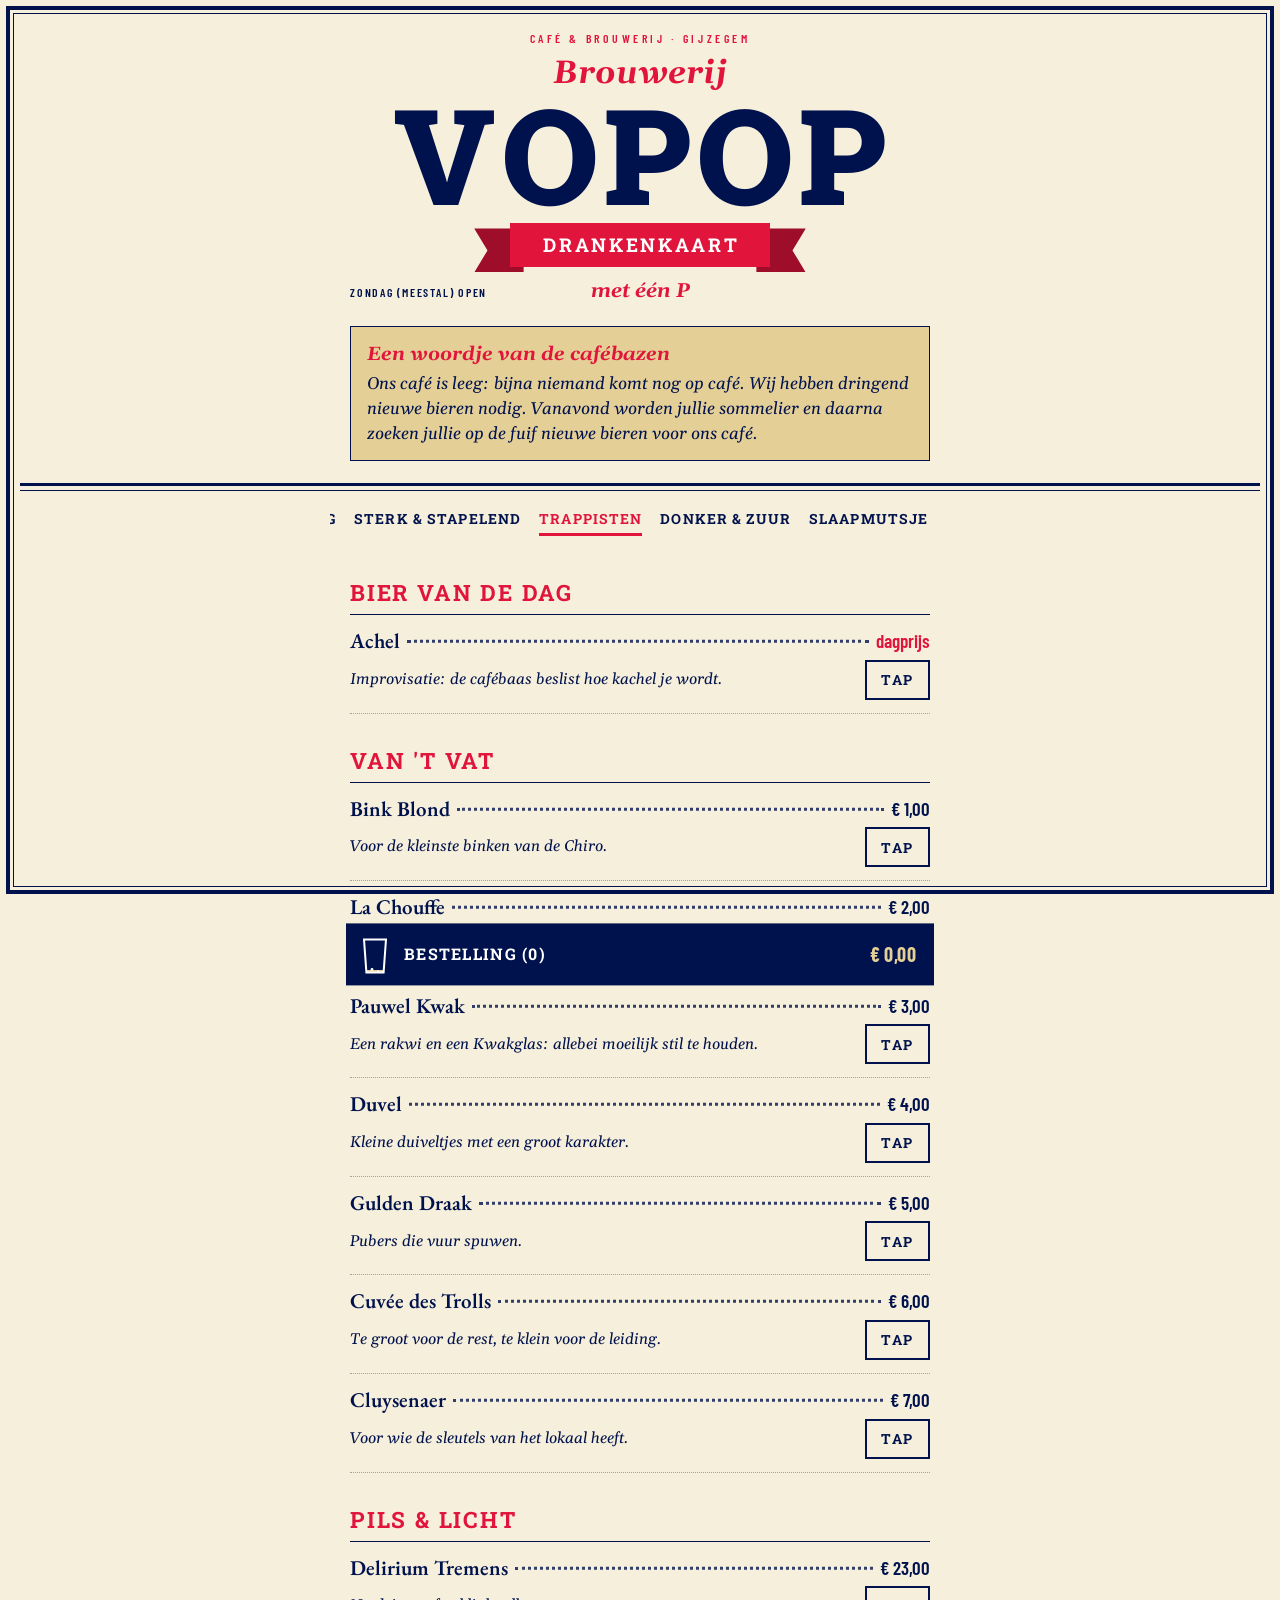
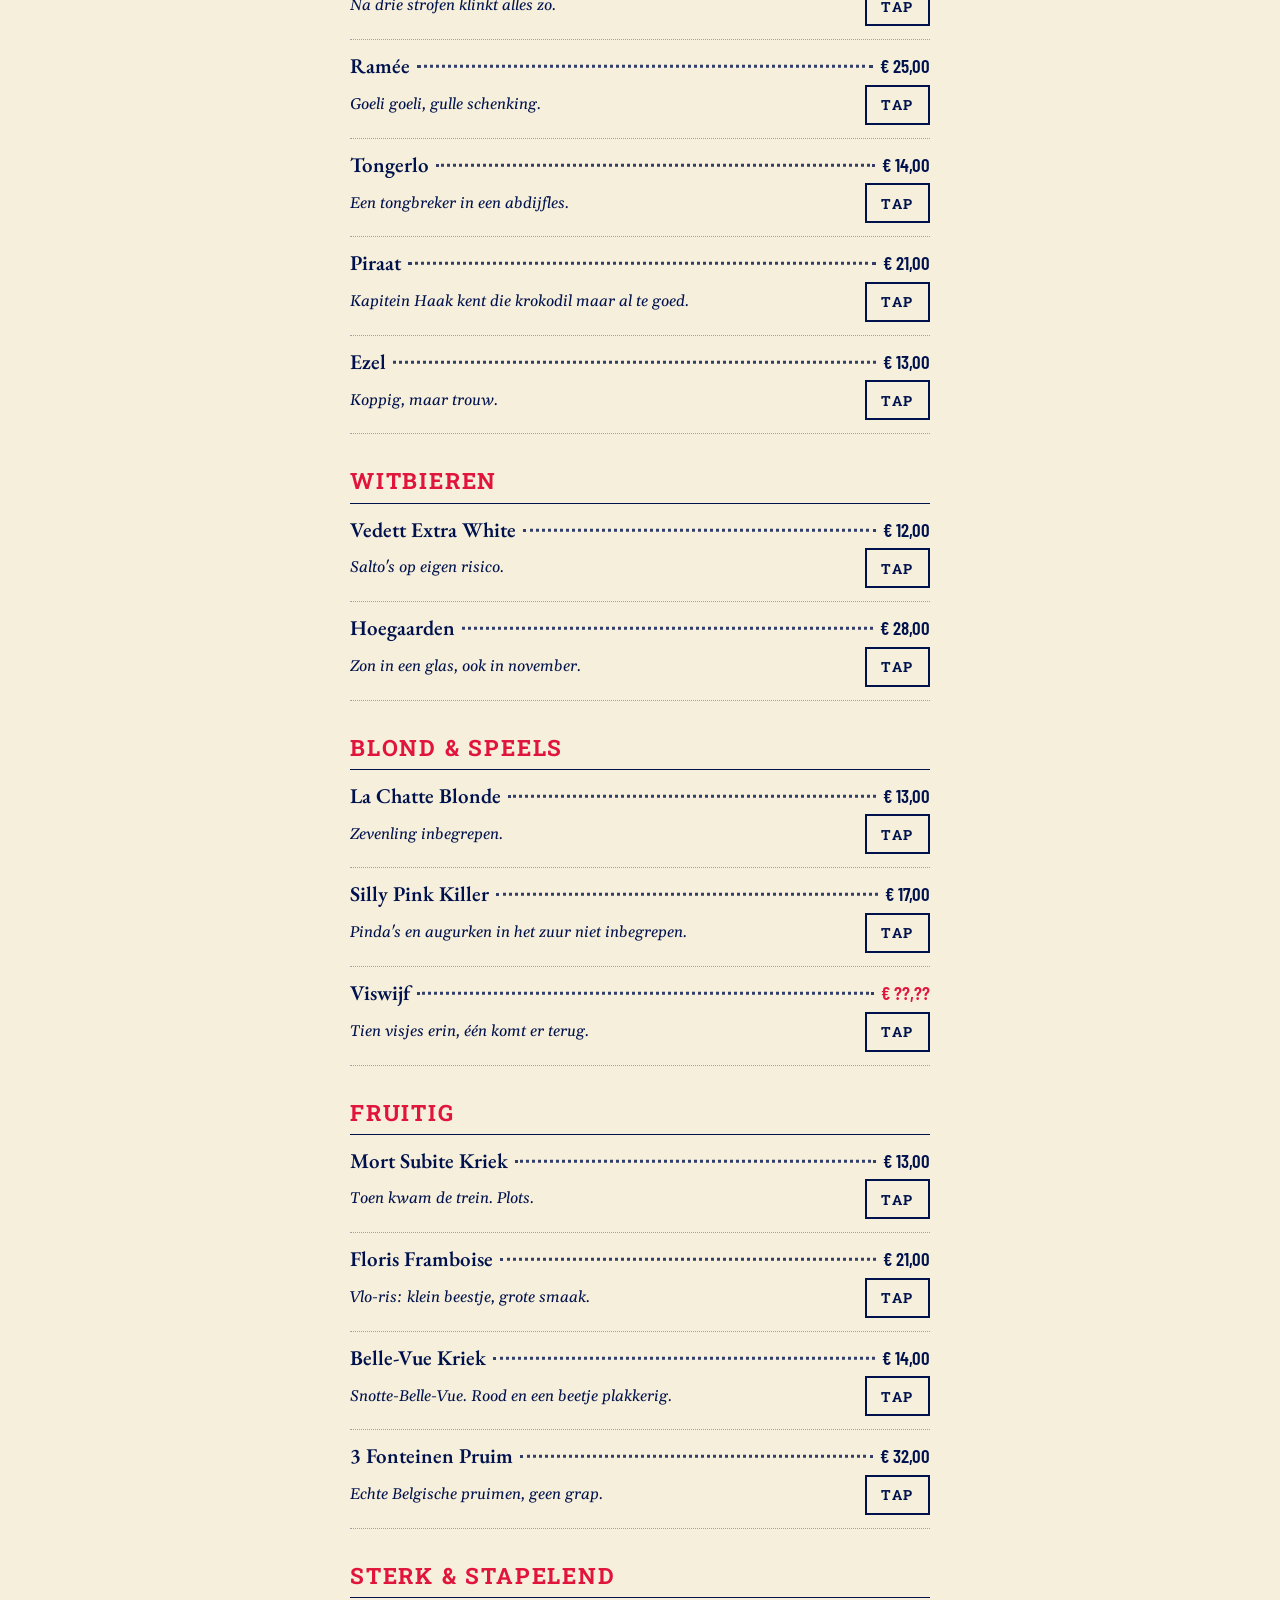
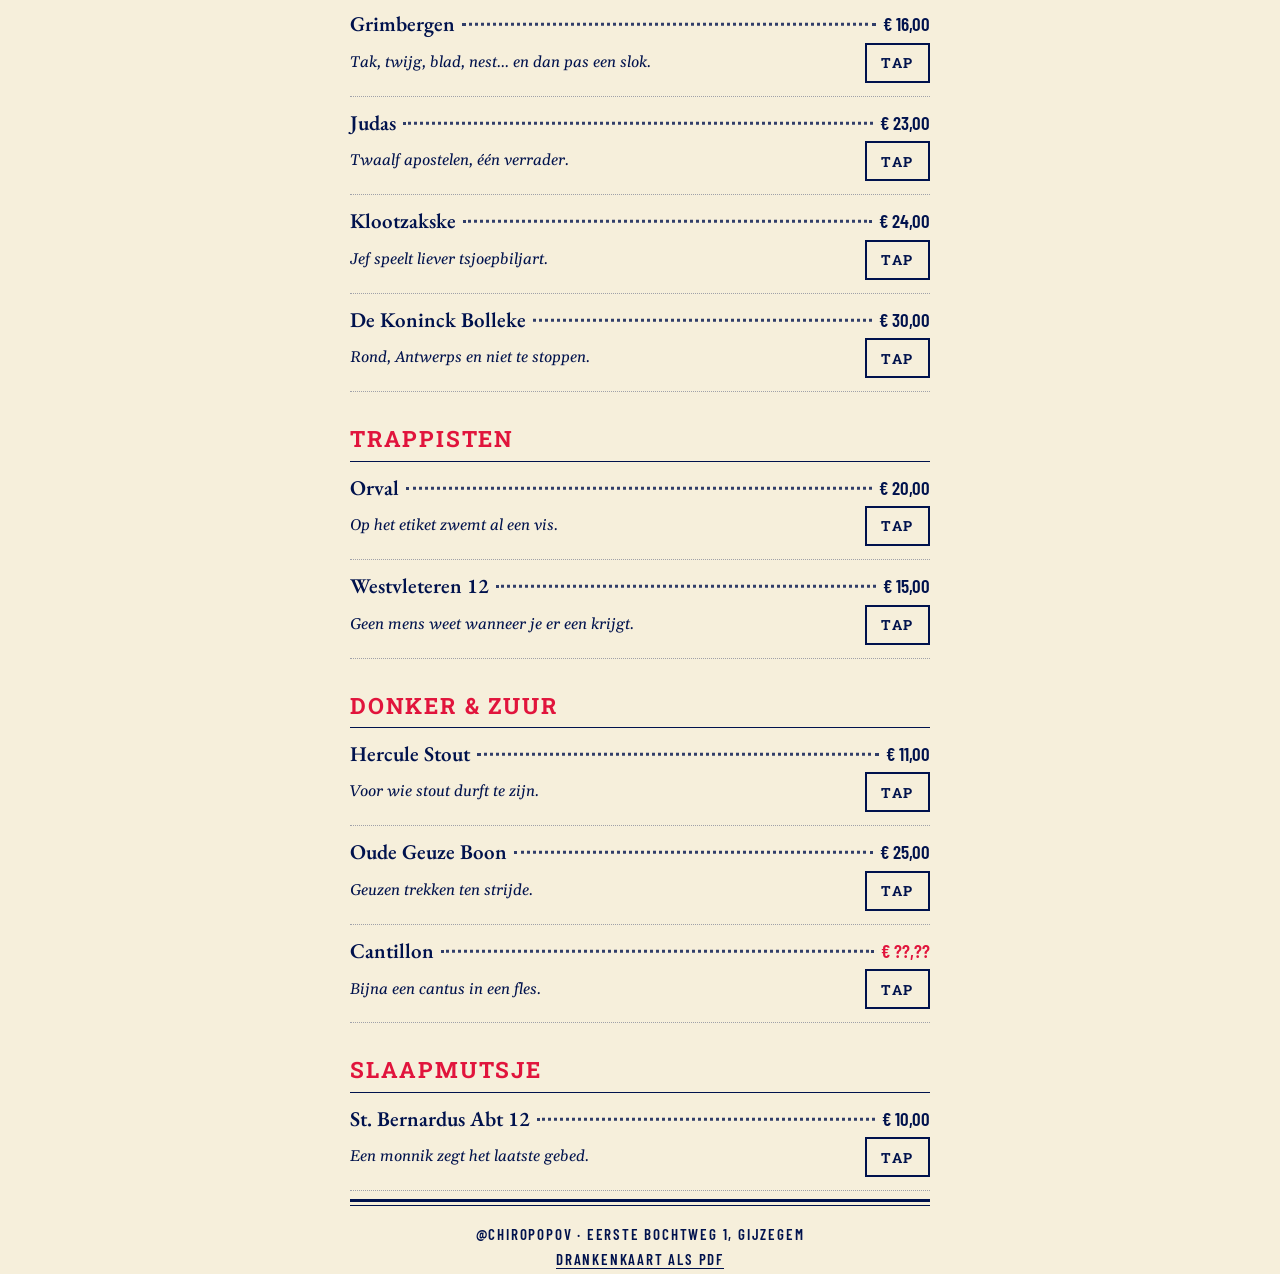
==== commit 61406e7b: "Web en PDF in de stijl van de bruine cafékaart, liedregel weg van de website Co-Authored-By: Claude " ====
--- a/index.html
+++ b/index.html
@@ -5,122 +5,111 @@
 <meta name="viewport" content="width=device-width, initial-scale=1, viewport-fit=cover">
 <title>Drankenkaart | Brouwerij Vopop</title>
 <meta name="description" content="De drankenkaart van Brouwerij Vopop: kies een Belgisch bier, bestel het en zing het chiroliedje dat erbij hoort.">
-<meta name="theme-color" content="#FFFFFF">
+<meta name="theme-color" content="#F6EFDB">
 <link rel="canonical" href="https://darkoboesmans.github.io/cantus/">
 <meta property="og:title" content="Drankenkaart | Brouwerij Vopop">
 <meta property="og:description" content="Kies een bier, bestel het en zing het lied dat erbij hoort.">
 <meta property="og:type" content="website">
 <meta property="og:url" content="https://darkoboesmans.github.io/cantus/">
-<link rel="icon" href="data:image/svg+xml,%3Csvg xmlns=%22http://www.w3.org/2000/svg%22 viewBox=%220 0 32 32%22%3E%3Crect width=%2232%22 height=%2232%22 fill=%22%23E1143C%22/%3E%3Ctext x=%2216%22 y=%2226%22 font-size=%2226%22 font-family=%22Impact%22 fill=%22%23fff%22 text-anchor=%22middle%22%3EV%3C/text%3E%3C/svg%3E">
-<link rel="preload" href="fonts/anton-latin-400-normal.woff2" as="font" type="font/woff2" crossorigin>
+<link rel="icon" href="data:image/svg+xml,%3Csvg xmlns=%22http://www.w3.org/2000/svg%22 viewBox=%220 0 32 32%22%3E%3Crect width=%2232%22 height=%2232%22 fill=%22%2300124D%22/%3E%3Ctext x=%2216%22 y=%2224%22 font-size=%2222%22 font-family=%22Georgia%22 font-weight=%22bold%22 fill=%22%23F6EFDB%22 text-anchor=%22middle%22%3EV%3C/text%3E%3C/svg%3E">
+<link rel="preload" href="fonts/roboto-slab-latin-900-normal.woff2" as="font" type="font/woff2" crossorigin>
 <link rel="stylesheet" href="styles.css">
 <style>
   * { box-sizing: border-box; }
   html { -webkit-text-size-adjust: 100%; scroll-behavior: smooth; }
-  body { margin: 0; background: var(--wit); color: var(--navy); font-family: var(--tekst); font-size: 17px; line-height: 1.5; }
+  body { margin: 0; background: var(--papier); color: var(--navy); font-family: var(--serif); font-size: 18px; line-height: 1.45; }
   button { font: inherit; color: inherit; cursor: pointer; }
   a { color: var(--navy); }
   :focus-visible { outline: 3px solid var(--rood); outline-offset: 3px; }
-  .skip { position: absolute; left: 12px; top: -60px; background: var(--navy); color: #fff; padding: 8px 14px; z-index: 50; font-family: var(--cond); font-weight: 700; }
+  .skip { position: absolute; left: 12px; top: -60px; background: var(--navy); color: #fff; padding: 8px 14px; z-index: 50; font-family: var(--caps); font-weight: 700; }
   .skip:focus { top: 12px; }
-  .wrap { max-width: 640px; margin: 0 auto; padding: 0 20px; }
-
-  .top { display: flex; justify-content: space-between; align-items: center; gap: 12px; padding: 14px 20px 0; max-width: 640px; margin: 0 auto;
-    font-family: var(--cond); font-weight: 600; font-size: 15px; letter-spacing: .08em; text-transform: uppercase; }
-  .top .tafel { background: var(--navy); color: #fff; padding: 3px 10px; }
-
-  .hero { padding-top: 26px; padding-bottom: 10px; }
-  .hero .voor { font-family: var(--cond); font-weight: 700; font-size: 22px; letter-spacing: .14em; text-transform: uppercase; margin: 0 0 6px; }
-  .hero h1 { font-size: clamp(110px, 38vw, 232px); margin-left: -.03em; }
-  .hero .lint { margin: 22px 0 0 18px; font-size: 18px; }
-  .hero .lint > span { padding: 8px 22px 7px; }
-  .hero .slogan { font-family: var(--cond); font-weight: 600; font-size: 24px; margin: 16px 0 0; }
-  .hero .slogan b { color: var(--rood); font-weight: 700; }
-
-  .verhaal { background: var(--schuim); padding: 18px 20px; margin: 24px 0 0; }
-  .verhaal h2 { font-family: var(--cond); font-weight: 700; font-size: 21px; text-transform: uppercase; letter-spacing: .04em; margin: 0 0 4px; }
-  .verhaal p { margin: 0; }
-
-  nav { position: sticky; top: 0; z-index: 5; background: rgba(255,255,255,.96); border-bottom: 2px solid var(--navy); margin-top: 26px; }
-  nav ul { list-style: none; margin: 0 auto; padding: 12px 20px 0; display: flex; gap: 8px; overflow-x: auto; scrollbar-width: none; max-width: 640px; align-items: flex-end; }
+  .wrap { max-width: 620px; margin: 0 auto; padding: 0 20px; }
+
+  /* Dubbele kader rond het scherm, zoals op de kaart */
+  .kader { position: fixed; inset: 6px; border: 4px solid var(--navy); pointer-events: none; z-index: 20; }
+  .kader::after { content: ""; position: absolute; inset: 3px; border: 1px solid var(--navy); }
+
+  header.uithang { font-size: clamp(11px, 3.15vw, 19px); padding-top: 30px; }
+  @media (max-width: 520px) { .uithang .onder { grid-template-columns: 1fr; row-gap: .3em; } .uithang .onder > span:first-child { order: 2; text-align: center; } .uithang .onder > span:last-child { display: none; } }
+  .tafel { display: inline-block; margin-top: 10px; font-family: var(--caps); font-weight: 700; font-size: 15px; letter-spacing: .12em; background: var(--navy); color: var(--papier); padding: 3px 12px; }
+  .verhaal { font-size: 17px; padding: 14px 16px; margin: 20px 0 0; }
+  .verhaal h2 { font-size: 19px; }
+
+  nav { position: sticky; top: 0; z-index: 5; background: var(--papier); margin-top: 22px; }
+  nav ul { list-style: none; margin: 0 auto; padding: 12px 22px 10px; display: flex; gap: 18px; overflow-x: auto; scrollbar-width: none; max-width: 620px; }
   nav ul::-webkit-scrollbar { display: none; }
+  nav .dubbel { margin: 0 20px; }
   nav a {
-    position: relative; overflow: hidden; display: flex; align-items: center; gap: 7px; white-space: nowrap; text-decoration: none;
-    background: var(--navy); color: #fff; font-family: var(--cond); font-weight: 700; font-size: 16px; letter-spacing: .04em; text-transform: uppercase;
-    padding: 10px 13px 9px 9px; border-radius: 14px 14px 0 0; min-height: 44px; transition: padding-bottom .25s ease;
-  }
-  nav a .tegel { width: 24px; height: 24px; }
-  nav a::after { content: ""; position: absolute; inset: 0; background: var(--rood); transform: scaleY(0); transform-origin: bottom; transition: transform .3s cubic-bezier(.3,.7,.2,1); z-index: 0; }
-  nav a > * { position: relative; z-index: 1; }
-  nav a:hover::after, nav a.actief::after { transform: scaleY(1); }
-  nav a.actief { padding-bottom: 15px; }
-  nav a.actief .tegel, nav a:hover .tegel { background: var(--navy); }
-
-  section.rubriek { padding-top: 34px; scroll-margin-top: 70px; }
-  .kop { display: flex; align-items: center; gap: 12px; padding-bottom: 10px; border-bottom: 2px solid var(--navy); }
-  .kop .tegel { width: 46px; height: 46px; }
-  .kop h2 { font-size: 46px; }
-  .bier { padding: 14px 0 15px; border-bottom: 1px solid var(--lijn); }
-  .bier h3 { margin: 0; font-size: 25px; line-height: 1.1; }
-  .bier .prijs { font-size: 23px; }
-  .meta { font-family: var(--cond); font-weight: 500; font-size: 16px; letter-spacing: .02em; color: rgba(0,18,77,.75); margin-top: 3px; }
-  .meta b { font-weight: 700; color: var(--navy); }
-  .onder { display: flex; justify-content: space-between; align-items: flex-end; gap: 16px; margin-top: 4px; }
-  .uitleg { font-style: italic; margin: 0; font-size: 16.5px; }
-
+    position: relative; display: block; white-space: nowrap; text-decoration: none; color: var(--navy);
+    font-family: var(--slab); font-weight: 700; font-size: 14px; letter-spacing: .08em; text-transform: uppercase; padding: 6px 0;
+  }
+  nav a::after { content: ""; position: absolute; left: 0; right: 0; bottom: 0; height: 3px; background: var(--rood); transform: scaleX(0); transform-origin: left; transition: transform .3s cubic-bezier(.3,.7,.2,1); }
+  nav a:hover, nav a.actief { color: var(--rood); }
+  nav a:hover::after, nav a.actief::after { transform: scaleX(1); }
+
+  section.rubriek { padding-top: 30px; scroll-margin-top: 66px; font-size: 21px; }
+  .bier { padding: 12px 0 13px; border-bottom: 1px dotted rgba(0,18,77,.35); }
+  .bier h3 { margin: 0; font-size: 1em; line-height: 1.2; }
+  .bier .prijs { font-size: 19px; }
+  .onder { display: flex; justify-content: space-between; align-items: center; gap: 16px; margin-top: 5px; }
+  .uitleg { font-family: var(--cursief); font-style: italic; margin: 0; font-size: 15.5px; line-height: 1.4; }
+
+  /* Tap-knop: vult zich van onder zoals een glas */
   .tap {
     position: relative; overflow: hidden; flex: none; display: inline-flex; align-items: center; gap: 7px;
-    background: var(--wit); border: 2px solid var(--navy); color: var(--navy); min-height: 40px;
-    font-family: var(--cond); font-weight: 700; font-size: 17px; letter-spacing: .06em; text-transform: uppercase; padding: 6px 13px 5px;
+    background: transparent; border: 2px solid var(--navy); color: var(--navy); min-height: 40px;
+    font-family: var(--slab); font-weight: 700; font-size: 14px; letter-spacing: .12em; text-transform: uppercase; padding: 6px 14px 5px;
   }
   .tap::before { content: ""; position: absolute; inset: 0; background: var(--rood); transform: scaleY(0); transform-origin: bottom; transition: transform .32s cubic-bezier(.3,.7,.2,1); }
   .tap > * { position: relative; }
   .tap:hover::before, .tap:focus-visible::before, .tap.vol::before { transform: scaleY(1); }
   .tap:hover, .tap:focus-visible, .tap.vol { color: #fff; border-color: var(--rood); }
   .tap:active { translate: 0 2px; }
-  .tap .n { background: #fff; color: var(--rood); min-width: 22px; text-align: center; padding: 0 5px; }
-
-  footer { padding: 46px 0 150px; font-family: var(--cond); font-weight: 600; font-size: 16px; letter-spacing: .06em; text-transform: uppercase; }
+  .tap .n { background: #fff; color: var(--rood); min-width: 22px; text-align: center; padding: 0 5px; letter-spacing: 0; }
+
+  footer { padding: 40px 0 150px; text-align: center; font-family: var(--caps); font-weight: 600; font-size: 15px; letter-spacing: .12em; text-transform: uppercase; }
+  footer .dubbel { margin-bottom: 18px; }
   footer p { margin: 3px 0; }
   footer a { text-underline-offset: 3px; }
 
-  .balk { position: fixed; left: 0; right: 0; bottom: 0; z-index: 10; padding: 0 12px calc(12px + env(safe-area-inset-bottom)); transform: translateY(120%); transition: transform .35s cubic-bezier(.3,.7,.2,1); }
+  .balk { position: fixed; left: 0; right: 0; bottom: 0; z-index: 30; padding: 0 16px calc(16px + env(safe-area-inset-bottom)); transform: translateY(130%); transition: transform .35s cubic-bezier(.3,.7,.2,1); }
   .balk.toon { transform: none; }
   .balk button {
-    display: flex; align-items: center; gap: 14px; width: 100%; max-width: 616px; margin: 0 auto; text-align: left;
-    background: var(--navy); color: #fff; border: 0; padding: 10px 18px 10px 14px; font-family: var(--cond); font-weight: 700; font-size: 20px; letter-spacing: .04em; text-transform: uppercase;
+    display: flex; align-items: center; gap: 14px; width: 100%; max-width: 588px; margin: 0 auto; text-align: left;
+    background: var(--navy); color: #fff; border: 0; padding: 10px 18px 10px 14px; font-family: var(--slab); font-weight: 700; font-size: 16px; letter-spacing: .08em; text-transform: uppercase;
   }
   .balk button:hover .glas, .balk button:focus-visible .glas { rotate: -8deg; }
   .balk .tekst { flex: 1; }
-  .balk .totaal { color: var(--schuim); }
+  .balk .totaal { font-family: var(--caps); font-size: 20px; letter-spacing: .02em; color: var(--beige); }
   .glas { position: relative; width: 30px; height: 42px; flex: none; transition: rotate .3s ease; }
   .glas svg { position: absolute; inset: 0; width: 100%; height: 100%; }
   .glas .bier-vul { transform-box: fill-box; transform-origin: 50% 100%; transform: scaleY(0); transition: transform .6s cubic-bezier(.3,.7,.2,1); }
-  .glas .bubbel { fill: #fff; opacity: .8; animation: stijg 2.6s linear infinite; }
+  .glas .bubbel { fill: #fff; animation: stijg 2.6s linear infinite; }
   .glas .bubbel:nth-of-type(2) { animation-delay: -1.3s; }
   @keyframes stijg { from { transform: translateY(0); opacity: 0; } 20% { opacity: .8; } to { transform: translateY(-22px); opacity: 0; } }
 
-  dialog { border: 0; padding: 0; width: 100%; max-width: 640px; max-height: 88vh; margin: auto auto 0; background: var(--wit); color: var(--navy); border-top: 6px solid var(--rood); }
+  dialog { border: 0; padding: 0; width: 100%; max-width: 620px; max-height: 88vh; margin: auto auto 0; background: var(--papier); color: var(--navy); border-top: 5px solid var(--rood); }
   dialog::backdrop { background: rgba(0,18,77,.55); }
   .blad { padding: 22px 20px calc(20px + env(safe-area-inset-bottom)); }
-  .blad h2 { font-size: 46px; margin: 0 0 8px; }
-  .blad .sub { margin: 0 0 10px; }
-  .regel { display: flex; justify-content: space-between; align-items: center; gap: 12px; padding: 10px 0; border-bottom: 1px solid var(--lijn); }
-  .regel .naam { font-size: 21px; }
+  .blad h2 { font-family: var(--slab); font-weight: 900; font-size: 32px; margin: 0 0 4px; }
+  .blad .sub { font-family: var(--cursief); font-style: italic; margin: 0 0 10px; font-size: 16px; color: var(--rood-donker); }
+  .regel { display: flex; justify-content: space-between; align-items: center; gap: 12px; padding: 10px 0; border-bottom: 1px dotted rgba(0,18,77,.35); }
+  .regel .naam { font-size: 20px; }
+  .regel .prijs { font-size: 16px; display: block; }
   .aantal { display: flex; align-items: center; gap: 6px; }
-  .aantal button { width: 40px; height: 40px; border: 2px solid var(--navy); background: #fff; font-family: var(--cond); font-weight: 700; font-size: 22px; line-height: 1; }
+  .aantal button { width: 40px; height: 40px; border: 2px solid var(--navy); background: transparent; font-family: var(--caps); font-weight: 700; font-size: 22px; line-height: 1; }
   .aantal button:hover { background: var(--navy); color: #fff; }
-  .aantal output { min-width: 24px; text-align: center; font-family: var(--cond); font-weight: 700; font-size: 20px; }
-  .som { display: flex; justify-content: space-between; font-family: var(--cond); font-weight: 700; font-size: 24px; text-transform: uppercase; padding: 14px 0 4px; }
+  .aantal output { min-width: 24px; text-align: center; font-family: var(--caps); font-weight: 700; font-size: 20px; }
+  .som { display: flex; justify-content: space-between; font-family: var(--slab); font-weight: 700; font-size: 18px; letter-spacing: .06em; text-transform: uppercase; padding: 14px 0 4px; }
+  .som span:last-child { font-family: var(--caps); font-size: 22px; letter-spacing: 0; }
   .knoppen { display: flex; gap: 10px; margin-top: 14px; }
-  .knoppen .tap { flex: 1; justify-content: center; min-height: 50px; font-size: 19px; }
+  .knoppen .tap { flex: 1; justify-content: center; min-height: 50px; }
   .knoppen .hoofd { background: var(--rood); color: #fff; border-color: var(--rood); }
   .knoppen .hoofd::before { background: var(--navy); }
-  ol.zing { padding-left: 24px; margin: 4px 0 0; font-family: var(--cond); font-size: 21px; font-weight: 700; text-transform: uppercase; }
-  ol.zing li { margin: 8px 0; }
-  ol.zing small { display: block; font-family: var(--tekst); font-weight: 400; font-size: 15px; text-transform: none; color: rgba(0,18,77,.75); }
-
-  @media (min-width: 700px) { .hero h1 { font-size: 232px; } }
+  ol.zing { padding-left: 24px; margin: 4px 0 0; font-size: 20px; }
+  ol.zing li { margin: 8px 0; font-weight: 600; }
+  ol.zing small { display: block; font-family: var(--caps); font-weight: 600; font-size: 15px; letter-spacing: .04em; color: rgba(0,18,77,.75); }
+
   @media (prefers-reduced-motion: reduce) {
     *, *::before, *::after { transition: none !important; animation: none !important; }
     html { scroll-behavior: auto; }
@@ -129,25 +118,27 @@
 </head>
 <body>
 <a class="skip" href="#kaart">Naar de drankenkaart</a>
-<div class="top"><span>Café &amp; brouwerij, Gijzegem</span><span id="tafel">@chiropopov</span></div>
-
-<header class="wrap hero">
-  <p class="voor">Brouwerij</p>
-  <h1 class="bord">Vopop</h1>
-  <div class="lint"><span>Drankenkaart</span></div>
-  <p class="slogan">Met <b>één</b> P. Zondag (meestal) open.</p>
+<div class="kader" aria-hidden="true"></div>
+
+<header class="wrap uithang">
+  <p class="klein">CAFÉ &amp; BROUWERIJ · GIJZEGEM</p>
+  <p class="brouwerij">Brouwerij</p>
+  <h1 class="vopop">VOPOP</h1>
+  <div class="lint"><span>DRANKENKAART</span></div>
+  <div class="onder"><span class="open">ZONDAG (MEESTAL) OPEN</span><span class="slogan">met één P</span><span></span></div>
+  <div id="tafel"></div>
   <div class="verhaal">
     <h2>Een woordje van de cafébazen</h2>
     <p id="verhaal"></p>
   </div>
 </header>
 
-<nav aria-label="Rubrieken"><ul id="nav"></ul></nav>
+<nav aria-label="Rubrieken"><div class="dubbel" style="margin-top:0"></div><ul id="nav"></ul></nav>
 
 <main class="wrap" id="kaart" tabindex="-1"></main>
 
 <footer class="wrap">
-  <p>@chiropopov</p>
+  <div class="dubbel"></div>
   <p id="adres"></p>
   <p><a href="menu.pdf">Drankenkaart als PDF</a></p>
 </footer>
@@ -176,26 +167,26 @@
   var M = window.VOPOP, $ = function (id) { return document.getElementById(id); };
   var alle = {}; M.rubrieken.forEach(function (r) { r.bieren.forEach(function (b, i) { b.id = r.id + i; alle[b.id] = b; }); });
   function esc(s) { return String(s).replace(/[&<>"]/g, function (c) { return { "&": "&amp;", "<": "&lt;", ">": "&gt;", '"': "&quot;" }[c]; }); }
-  function tegel(id) { return '<span class="tegel" aria-hidden="true"><svg viewBox="0 0 24 24">' + (M.iconen[id] || "") + "</svg></span>"; }
   function euro(n) { return "€ " + n.toFixed(2).replace(".", ","); }
 
   var tafel = new URLSearchParams(location.search).get("tafel");
-  if (tafel) { $("tafel").textContent = "Tafel " + String(tafel).replace(/[^0-9a-zA-Z]/g, "").slice(0, 4); $("tafel").className = "tafel"; }
+  if (tafel) $("tafel").innerHTML = '<span class="tafel">TAFEL ' + String(tafel).replace(/[^0-9a-zA-Z]/g, "").slice(0, 4) + "</span>";
   $("verhaal").textContent = M.verhaal;
-  $("adres").textContent = M.adres;
+  $("adres").textContent = "@chiropopov · " + M.adres;
 
   var mand = {};
   try { mand = JSON.parse(localStorage.getItem("vopop-mand") || "{}") || {}; } catch (e) { mand = {}; }
   function bewaar() { try { localStorage.setItem("vopop-mand", JSON.stringify(mand)); } catch (e) {} }
 
+  var volgorde = ["dag", "vat", "pils", "wit", "blond", "fruit", "sterk", "trappist", "donker", "muts"];
   var nav = "", kaart = "";
-  M.rubrieken.forEach(function (r) {
-    nav += '<li><a href="#' + r.id + '" data-r="' + r.id + '">' + tegel(r.id) + "<span>" + esc(r.naam) + "</span></a></li>";
-    kaart += '<section class="rubriek" id="' + r.id + '" aria-labelledby="h-' + r.id + '"><div class="kop">' + tegel(r.id) + '<h2 class="bord" id="h-' + r.id + '">' + esc(r.naam) + "</h2></div>";
+  volgorde.forEach(function (rid) {
+    var r = M.rubrieken.filter(function (x) { return x.id === rid; })[0]; if (!r) return;
+    nav += '<li><a href="#' + r.id + '" data-r="' + r.id + '">' + esc(r.naam) + "</a></li>";
+    kaart += '<section class="rubriek" id="' + r.id + '" aria-labelledby="h-' + r.id + '"><h2 id="h-' + r.id + '">' + esc(r.naam) + "</h2>";
     r.bieren.forEach(function (b) {
       kaart += '<article class="bier"><div class="lijn"><h3 class="naam">' + esc(b.bier) + '</h3><span class="punten" aria-hidden="true"></span>' +
         '<span class="prijs' + (typeof b.prijs === "number" ? "" : " raar") + '">' + esc(M.prijsTekst(b.prijs)) + "</span></div>" +
-        '<div class="meta">Lied: <b>' + esc(b.lied) + "</b>, " + esc(b.stijl.toLowerCase()) + "</div>" +
         '<div class="onder"><p class="uitleg">' + esc(b.uitleg) + "</p>" +
         '<button type="button" class="tap" data-id="' + b.id + '" aria-label="Tap een ' + esc(b.bier) + '"><span>Tap</span></button></div></article>';
     });
@@ -225,10 +216,10 @@
 
   var dlg = $("bestelling");
   function toonBestelling() {
-    var t = teken(), html = '<h2 class="bord" id="bestelTitel">Je bestelling</h2><p class="sub">Elke prijs is een bladzijde in het zangboekje.</p>';
+    var t = teken(), html = '<h2 id="bestelTitel">Je bestelling</h2><p class="sub">Elke prijs is een bladzijde in het zangboekje.</p>';
     Object.keys(mand).forEach(function (id) {
       var b = alle[id];
-      html += '<div class="regel"><div><div class="naam">' + esc(b.bier) + '</div><div class="meta">' + esc(b.lied) + ", " + esc(M.prijsTekst(b.prijs)) + "</div></div>" +
+      html += '<div class="regel"><div><div class="naam">' + esc(b.bier) + '</div><span class="prijs' + (typeof b.prijs === "number" ? "" : " raar") + '">' + esc(M.prijsTekst(b.prijs)) + "</span></div>" +
         '<div class="aantal"><button type="button" data-min="' + id + '" aria-label="Eén ' + esc(b.bier) + ' minder">−</button><output>' + mand[id] + '</output><button type="button" data-meer="' + id + '" aria-label="Eén ' + esc(b.bier) + ' meer">+</button></div></div>';
     });
     html += '<div class="som"><span>Totaal</span><span>' + euro(t.totaal) + "</span></div>" +
@@ -236,7 +227,7 @@
     $("blad").innerHTML = html;
   }
   function toonBevestiging() {
-    var html = '<h2 class="bord" id="bestelTitel">Getapt!</h2><p class="sub">De cafébazen schenken in. Zing je bestelling in deze volgorde:</p><ol class="zing">';
+    var html = '<h2 id="bestelTitel">Getapt!</h2><p class="sub">De cafébazen schenken in. Zing je bestelling in deze volgorde:</p><ol class="zing">';
     Object.keys(mand).forEach(function (id) {
       var b = alle[id];
       html += "<li>" + esc(b.lied) + (mand[id] > 1 ? " × " + mand[id] : "") + "<small>" + esc(b.bier) + (typeof b.prijs === "number" ? ", bladzijde " + b.prijs : "") + "</small></li>";
@@ -262,7 +253,7 @@
         links.forEach(function (a) {
           var aan = a.dataset.r === it.target.id;
           a.classList.toggle("actief", aan);
-          if (aan) { a.setAttribute("aria-current", "true"); a.closest("ul").scrollTo({ left: a.offsetLeft - 20, behavior: "smooth" }); } else a.removeAttribute("aria-current");
+          if (aan) { a.setAttribute("aria-current", "true"); a.closest("ul").scrollTo({ left: a.offsetLeft - 22, behavior: "smooth" }); } else a.removeAttribute("aria-current");
         });
       });
     }, { rootMargin: "-80px 0px -70% 0px" });
--- a/styles.css
+++ b/styles.css
@@ -1,48 +1,54 @@
-/* Brouwerij Vopop: gedeelde stijl voor web en print */
-@font-face { font-family: "Anton"; font-weight: 400; font-display: swap; src: url("fonts/anton-latin-400-normal.woff2") format("woff2"); }
-@font-face { font-family: "Barlow"; font-weight: 400; font-display: swap; src: url("fonts/barlow-latin-400-normal.woff2") format("woff2"); }
-@font-face { font-family: "Barlow"; font-weight: 400; font-style: italic; font-display: swap; src: url("fonts/barlow-latin-400-italic.woff2") format("woff2"); }
-@font-face { font-family: "Barlow"; font-weight: 600; font-display: swap; src: url("fonts/barlow-latin-600-normal.woff2") format("woff2"); }
-@font-face { font-family: "Barlow Condensed"; font-weight: 500; font-display: swap; src: url("fonts/barlow-condensed-latin-500-normal.woff2") format("woff2"); }
+/* Brouwerij Vopop: gedeelde stijl voor web en print (maten in em, basis zet elke pagina zelf) */
+@font-face { font-family: "Roboto Slab"; font-weight: 700; font-display: swap; src: url("fonts/roboto-slab-latin-700-normal.woff2") format("woff2"); }
+@font-face { font-family: "Roboto Slab"; font-weight: 900; font-display: swap; src: url("fonts/roboto-slab-latin-900-normal.woff2") format("woff2"); }
+@font-face { font-family: "EB Garamond"; font-weight: 600; font-display: swap; src: url("fonts/eb-garamond-latin-600-normal.woff2") format("woff2"); }
+@font-face { font-family: "Gelasio"; font-weight: 400; font-style: italic; font-display: swap; src: url("fonts/gelasio-latin-400-italic.woff2") format("woff2"); }
+@font-face { font-family: "Gelasio"; font-weight: 700; font-style: italic; font-display: swap; src: url("fonts/gelasio-latin-700-italic.woff2") format("woff2"); }
 @font-face { font-family: "Barlow Condensed"; font-weight: 600; font-display: swap; src: url("fonts/barlow-condensed-latin-600-normal.woff2") format("woff2"); }
 @font-face { font-family: "Barlow Condensed"; font-weight: 700; font-display: swap; src: url("fonts/barlow-condensed-latin-700-normal.woff2") format("woff2"); }
 
 :root {
-  --wit: #FFFFFF;
+  --papier: #F6EFDB;
   --navy: #00124D;      /* Chiro PMS 282 */
   --rood: #E1143C;      /* Chiro PMS 186 */
-  --rood-donker: #A50D2C;
-  --schuim: #E4D096;    /* Chiro PMS 467 */
-  --lijn: rgba(0, 18, 77, .18);
-  --display: "Anton", "Impact", sans-serif;
-  --cond: "Barlow Condensed", "Arial Narrow", sans-serif;
-  --tekst: "Barlow", "Helvetica Neue", Arial, sans-serif;
+  --rood-donker: #9E0E2A;
+  --beige: #E4D096;     /* Chiro PMS 467 */
+  --slab: "Roboto Slab", Georgia, serif;
+  --serif: "EB Garamond", Georgia, serif;
+  --cursief: "Gelasio", Georgia, serif;
+  --caps: "Barlow Condensed", "Bahnschrift", "Arial Narrow", sans-serif;
 }
 
-/* Uithangbord: dikke letters met harde marineblauwe schaduw */
-.bord {
-  font-family: var(--display); font-weight: 400; color: var(--rood); text-transform: uppercase;
-  letter-spacing: .01em; line-height: .86; margin: 0;
-  text-shadow: .045em .045em 0 var(--navy);
+/* Uithangbord */
+.uithang { text-align: center; color: var(--navy); }
+.uithang .klein { font-family: var(--caps); font-weight: 600; font-size: .62em; letter-spacing: .3em; color: var(--rood); margin: 0; }
+.uithang .brouwerij { font-family: var(--cursief); font-weight: 700; font-style: italic; color: var(--rood); font-size: 1.7em; line-height: 1; margin: .35em 0 0; }
+.uithang .vopop { font-family: var(--slab); font-weight: 900; font-size: 7em; line-height: .95; letter-spacing: .04em; margin: 0; padding-left: .04em; }
+.lint { position: relative; display: inline-block; margin-top: .3em; }
+.lint > span {
+  position: relative; z-index: 1; display: block; background: var(--rood); color: #fff;
+  font-family: var(--slab); font-weight: 700; font-size: 1em; letter-spacing: .14em; padding: .45em 1.6em .42em 1.74em;
 }
+.lint::before, .lint::after { content: ""; position: absolute; top: .3em; width: 2.6em; height: 100%; background: var(--rood-donker); }
+.lint::before { left: -1.9em; clip-path: polygon(0 0, 100% 0, 100% 100%, 0 100%, .7em 50%); }
+.lint::after { right: -1.9em; clip-path: polygon(0 0, 100% 0, calc(100% - .7em) 50%, 100% 100%, 0 100%); }
+.uithang .onder { display: grid; grid-template-columns: minmax(0,1fr) auto minmax(0,1fr); column-gap: .6em; align-items: baseline; margin-top: .55em; }
+.uithang .open { font-family: var(--caps); font-weight: 600; font-size: .62em; letter-spacing: .15em; text-align: left; }
+.uithang .slogan { font-family: var(--cursief); font-weight: 700; font-style: italic; color: var(--rood); font-size: 1.05em; }
+.dubbel { border-top: .2em solid var(--navy); border-bottom: .07em solid var(--navy); height: .45em; margin-top: .55em; }
 
-/* Icoontegel per rubriek */
-.tegel { display: inline-grid; place-items: center; background: var(--rood); flex: none; }
-.tegel svg { width: 64%; height: 64%; fill: var(--wit); display: block; }
+/* Rubrieken en kaartregels */
+.rubriek h2 {
+  font-family: var(--slab); font-weight: 700; color: var(--rood); font-size: 1.07em; letter-spacing: .08em; text-transform: uppercase;
+  margin: 0; padding-bottom: .25em; border-bottom: .06em solid var(--navy);
+}
+.lijn { display: flex; align-items: baseline; gap: .35em; }
+.naam { font-family: var(--serif); font-weight: 600; color: var(--navy); }
+.punten { flex: 1; min-width: .8em; border-bottom: .16em dotted var(--navy); transform: translateY(-.25em); opacity: .8; }
+.prijs { font-family: var(--caps); font-weight: 600; color: var(--navy); white-space: nowrap; }
+.prijs.raar { color: var(--rood); }
 
-/* Lint met gezwaluwstaarte uiteinden */
-.lint { position: relative; display: inline-block; }
-.lint > span {
-  position: relative; z-index: 1; display: block; background: var(--navy); color: var(--wit);
-  font-family: var(--cond); font-weight: 700; letter-spacing: .16em; text-transform: uppercase;
-}
-.lint::before, .lint::after { content: ""; position: absolute; top: 22%; width: 1.9em; height: 100%; background: var(--rood); z-index: 0; }
-.lint::before { left: -1.25em; clip-path: polygon(0 0, 100% 0, 100% 100%, 0 100%, .55em 50%); }
-.lint::after { right: -1.25em; clip-path: polygon(0 0, 100% 0, calc(100% - .55em) 50%, 100% 100%, 0 100%); }
-
-/* Kaartregel: naam, stippellijn, prijs */
-.lijn { display: flex; align-items: baseline; gap: .4em; }
-.punten { flex: 1; min-width: .8em; border-bottom: .14em dotted rgba(0,18,77,.45); transform: translateY(-.28em); }
-.naam { font-family: var(--cond); font-weight: 700; text-transform: uppercase; letter-spacing: .01em; color: var(--navy); }
-.prijs { font-family: var(--cond); font-weight: 700; color: var(--rood); white-space: nowrap; }
-.prijs.raar { color: var(--navy); }
+/* Woordje van de cafébazen */
+.verhaal { background: var(--beige); border: .07em solid var(--navy); color: var(--navy); text-align: left; }
+.verhaal h2, .verhaal h3 { font-family: var(--cursief); font-weight: 700; font-style: italic; color: var(--rood); margin: 0 0 .2em; }
+.verhaal p { font-family: var(--cursief); font-style: italic; margin: 0; }
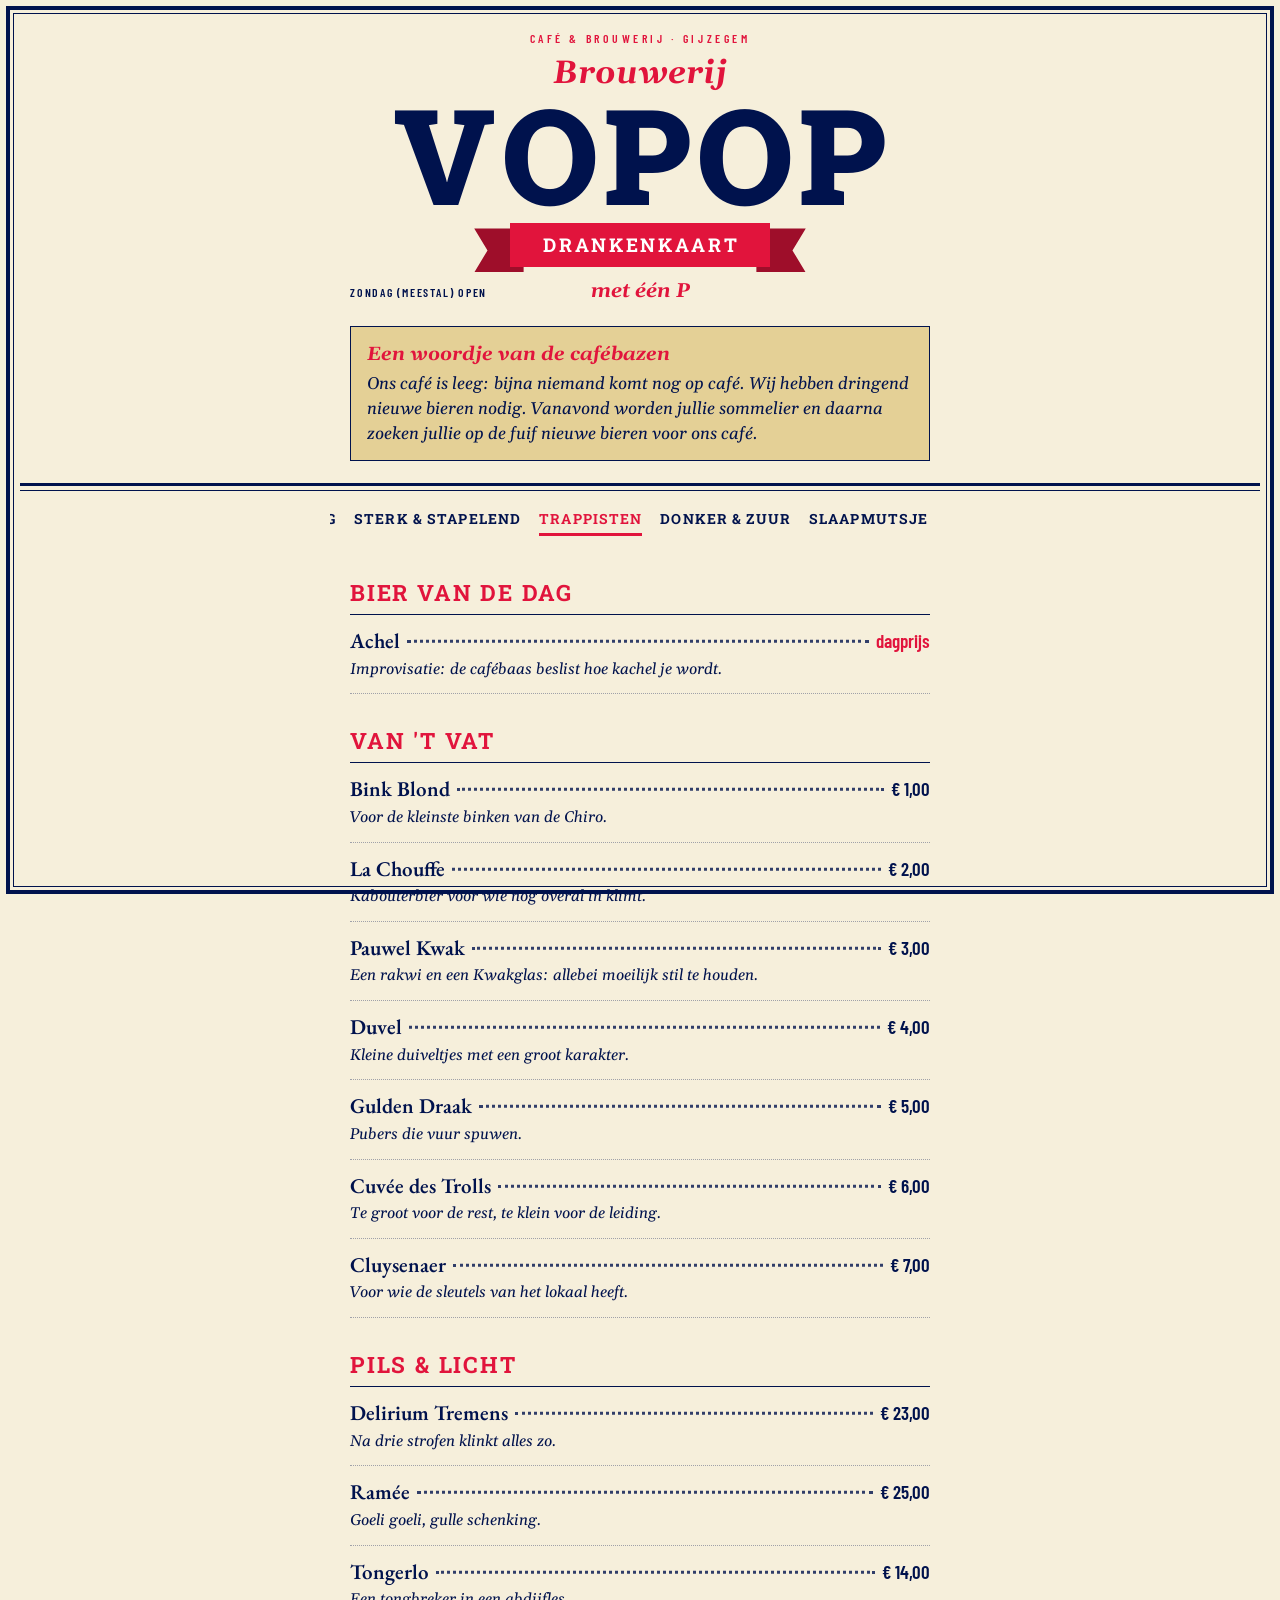
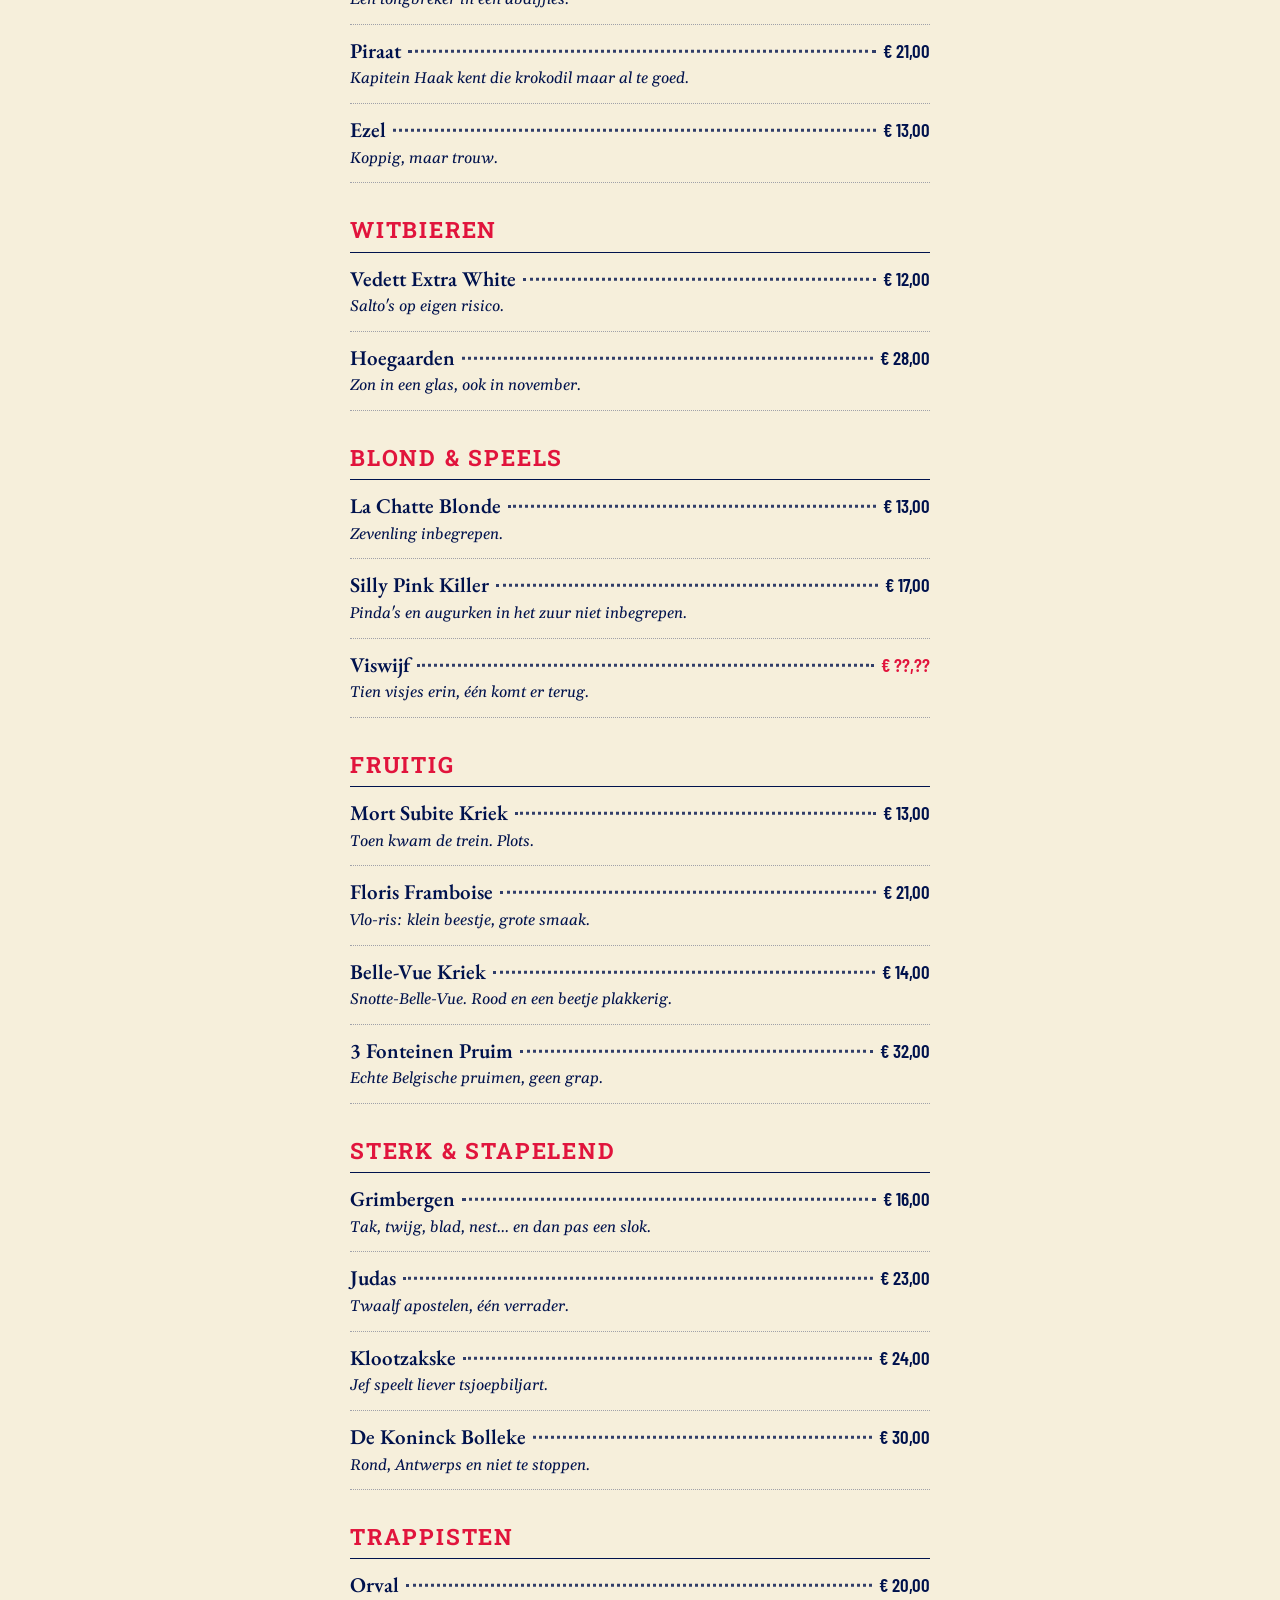
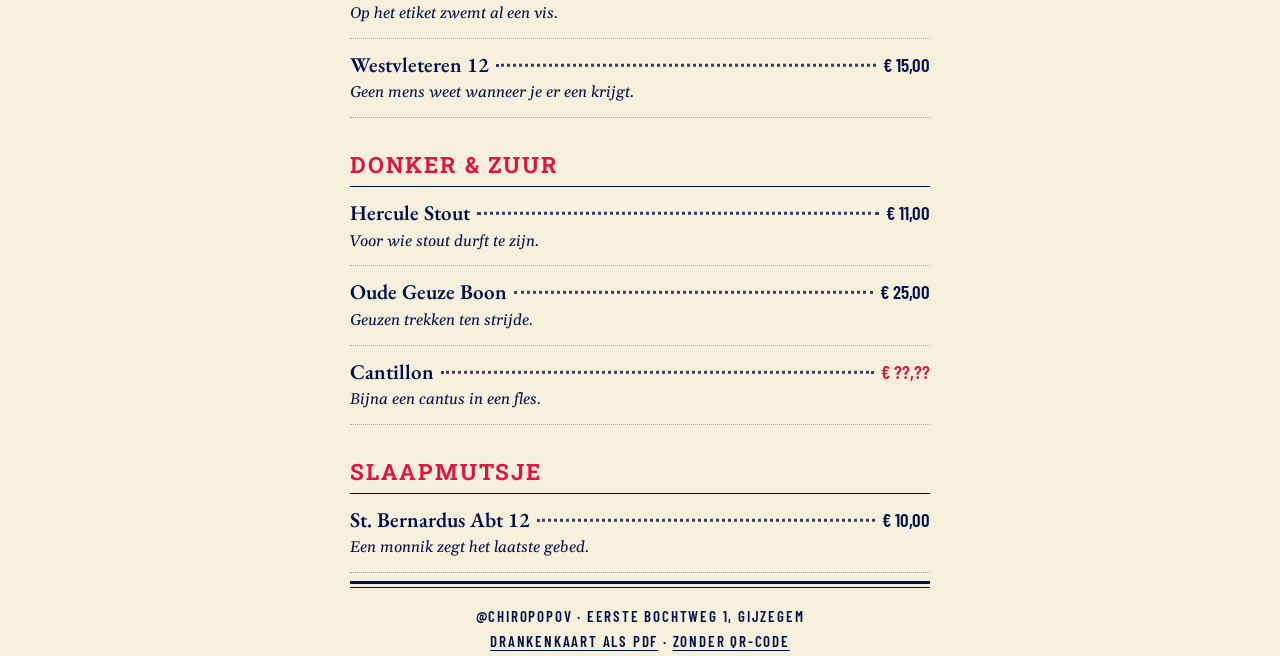
==== commit 4fdf6353: "Website alleen nog info, PDF ook zonder QR-code Co-Authored-By: Claude Opus 5.5 <noreply@anthropic.c" ====
--- a/index.html
+++ b/index.html
@@ -4,11 +4,11 @@
 <meta charset="utf-8">
 <meta name="viewport" content="width=device-width, initial-scale=1, viewport-fit=cover">
 <title>Drankenkaart | Brouwerij Vopop</title>
-<meta name="description" content="De drankenkaart van Brouwerij Vopop: kies een Belgisch bier, bestel het en zing het chiroliedje dat erbij hoort.">
+<meta name="description" content="De drankenkaart van Brouwerij Vopop: elk chiroliedje gekoppeld aan een Belgisch bier, de prijs is de bladzijde in het zangboekje.">
 <meta name="theme-color" content="#F6EFDB">
 <link rel="canonical" href="https://darkoboesmans.github.io/cantus/">
 <meta property="og:title" content="Drankenkaart | Brouwerij Vopop">
-<meta property="og:description" content="Kies een bier, bestel het en zing het lied dat erbij hoort.">
+<meta property="og:description" content="Elk chiroliedje gekoppeld aan een Belgisch bier.">
 <meta property="og:type" content="website">
 <meta property="og:url" content="https://darkoboesmans.github.io/cantus/">
 <link rel="icon" href="data:image/svg+xml,%3Csvg xmlns=%22http://www.w3.org/2000/svg%22 viewBox=%220 0 32 32%22%3E%3Crect width=%2232%22 height=%2232%22 fill=%22%2300124D%22/%3E%3Ctext x=%2216%22 y=%2224%22 font-size=%2222%22 font-family=%22Georgia%22 font-weight=%22bold%22 fill=%22%23F6EFDB%22 text-anchor=%22middle%22%3EV%3C/text%3E%3C/svg%3E">
@@ -51,64 +51,12 @@
   .bier { padding: 12px 0 13px; border-bottom: 1px dotted rgba(0,18,77,.35); }
   .bier h3 { margin: 0; font-size: 1em; line-height: 1.2; }
   .bier .prijs { font-size: 19px; }
-  .onder { display: flex; justify-content: space-between; align-items: center; gap: 16px; margin-top: 5px; }
-  .uitleg { font-family: var(--cursief); font-style: italic; margin: 0; font-size: 15.5px; line-height: 1.4; }
+  .uitleg { font-family: var(--cursief); font-style: italic; margin: 4px 0 0; font-size: 15.5px; line-height: 1.4; }
 
-  /* Tap-knop: vult zich van onder zoals een glas */
-  .tap {
-    position: relative; overflow: hidden; flex: none; display: inline-flex; align-items: center; gap: 7px;
-    background: transparent; border: 2px solid var(--navy); color: var(--navy); min-height: 40px;
-    font-family: var(--slab); font-weight: 700; font-size: 14px; letter-spacing: .12em; text-transform: uppercase; padding: 6px 14px 5px;
-  }
-  .tap::before { content: ""; position: absolute; inset: 0; background: var(--rood); transform: scaleY(0); transform-origin: bottom; transition: transform .32s cubic-bezier(.3,.7,.2,1); }
-  .tap > * { position: relative; }
-  .tap:hover::before, .tap:focus-visible::before, .tap.vol::before { transform: scaleY(1); }
-  .tap:hover, .tap:focus-visible, .tap.vol { color: #fff; border-color: var(--rood); }
-  .tap:active { translate: 0 2px; }
-  .tap .n { background: #fff; color: var(--rood); min-width: 22px; text-align: center; padding: 0 5px; letter-spacing: 0; }
-
-  footer { padding: 40px 0 150px; text-align: center; font-family: var(--caps); font-weight: 600; font-size: 15px; letter-spacing: .12em; text-transform: uppercase; }
+  footer { padding: 40px 0 60px; text-align: center; font-family: var(--caps); font-weight: 600; font-size: 15px; letter-spacing: .12em; text-transform: uppercase; }
   footer .dubbel { margin-bottom: 18px; }
   footer p { margin: 3px 0; }
   footer a { text-underline-offset: 3px; }
-
-  .balk { position: fixed; left: 0; right: 0; bottom: 0; z-index: 30; padding: 0 16px calc(16px + env(safe-area-inset-bottom)); transform: translateY(130%); transition: transform .35s cubic-bezier(.3,.7,.2,1); }
-  .balk.toon { transform: none; }
-  .balk button {
-    display: flex; align-items: center; gap: 14px; width: 100%; max-width: 588px; margin: 0 auto; text-align: left;
-    background: var(--navy); color: #fff; border: 0; padding: 10px 18px 10px 14px; font-family: var(--slab); font-weight: 700; font-size: 16px; letter-spacing: .08em; text-transform: uppercase;
-  }
-  .balk button:hover .glas, .balk button:focus-visible .glas { rotate: -8deg; }
-  .balk .tekst { flex: 1; }
-  .balk .totaal { font-family: var(--caps); font-size: 20px; letter-spacing: .02em; color: var(--beige); }
-  .glas { position: relative; width: 30px; height: 42px; flex: none; transition: rotate .3s ease; }
-  .glas svg { position: absolute; inset: 0; width: 100%; height: 100%; }
-  .glas .bier-vul { transform-box: fill-box; transform-origin: 50% 100%; transform: scaleY(0); transition: transform .6s cubic-bezier(.3,.7,.2,1); }
-  .glas .bubbel { fill: #fff; animation: stijg 2.6s linear infinite; }
-  .glas .bubbel:nth-of-type(2) { animation-delay: -1.3s; }
-  @keyframes stijg { from { transform: translateY(0); opacity: 0; } 20% { opacity: .8; } to { transform: translateY(-22px); opacity: 0; } }
-
-  dialog { border: 0; padding: 0; width: 100%; max-width: 620px; max-height: 88vh; margin: auto auto 0; background: var(--papier); color: var(--navy); border-top: 5px solid var(--rood); }
-  dialog::backdrop { background: rgba(0,18,77,.55); }
-  .blad { padding: 22px 20px calc(20px + env(safe-area-inset-bottom)); }
-  .blad h2 { font-family: var(--slab); font-weight: 900; font-size: 32px; margin: 0 0 4px; }
-  .blad .sub { font-family: var(--cursief); font-style: italic; margin: 0 0 10px; font-size: 16px; color: var(--rood-donker); }
-  .regel { display: flex; justify-content: space-between; align-items: center; gap: 12px; padding: 10px 0; border-bottom: 1px dotted rgba(0,18,77,.35); }
-  .regel .naam { font-size: 20px; }
-  .regel .prijs { font-size: 16px; display: block; }
-  .aantal { display: flex; align-items: center; gap: 6px; }
-  .aantal button { width: 40px; height: 40px; border: 2px solid var(--navy); background: transparent; font-family: var(--caps); font-weight: 700; font-size: 22px; line-height: 1; }
-  .aantal button:hover { background: var(--navy); color: #fff; }
-  .aantal output { min-width: 24px; text-align: center; font-family: var(--caps); font-weight: 700; font-size: 20px; }
-  .som { display: flex; justify-content: space-between; font-family: var(--slab); font-weight: 700; font-size: 18px; letter-spacing: .06em; text-transform: uppercase; padding: 14px 0 4px; }
-  .som span:last-child { font-family: var(--caps); font-size: 22px; letter-spacing: 0; }
-  .knoppen { display: flex; gap: 10px; margin-top: 14px; }
-  .knoppen .tap { flex: 1; justify-content: center; min-height: 50px; }
-  .knoppen .hoofd { background: var(--rood); color: #fff; border-color: var(--rood); }
-  .knoppen .hoofd::before { background: var(--navy); }
-  ol.zing { padding-left: 24px; margin: 4px 0 0; font-size: 20px; }
-  ol.zing li { margin: 8px 0; font-weight: 600; }
-  ol.zing small { display: block; font-family: var(--caps); font-weight: 600; font-size: 15px; letter-spacing: .04em; color: rgba(0,18,77,.75); }
 
   @media (prefers-reduced-motion: reduce) {
     *, *::before, *::after { transition: none !important; animation: none !important; }
@@ -140,43 +88,19 @@
 <footer class="wrap">
   <div class="dubbel"></div>
   <p id="adres"></p>
-  <p><a href="menu.pdf">Drankenkaart als PDF</a></p>
+  <p><a href="menu.pdf">Drankenkaart als PDF</a> · <a href="menu-zonder-qr.pdf">zonder QR-code</a></p>
 </footer>
-
-<div class="balk" id="balk">
-  <button type="button" id="open">
-    <span class="glas" aria-hidden="true">
-      <svg viewBox="0 0 30 42">
-        <defs><clipPath id="binnen"><path d="M4 6h22l-2.4 33H6.4z"/></clipPath></defs>
-        <g clip-path="url(#binnen)">
-          <rect class="bier-vul" id="vul" x="0" y="6" width="30" height="36" fill="#E4D096"/>
-          <circle class="bubbel" cx="12" cy="36" r="1.4"/><circle class="bubbel" cx="18" cy="38" r="1.1"/>
-        </g>
-        <path d="M4 6h22l-2.4 33H6.4z" fill="none" stroke="#fff" stroke-width="2"/>
-      </svg>
-    </span>
-    <span class="tekst" id="balkTekst">Bestelling</span><span class="totaal" id="balkTotaal"></span>
-  </button>
-</div>
-
-<dialog id="bestelling" aria-labelledby="bestelTitel"><div class="blad" id="blad"></div></dialog>
 
 <script src="menu.js"></script>
 <script>
 (function () {
   var M = window.VOPOP, $ = function (id) { return document.getElementById(id); };
-  var alle = {}; M.rubrieken.forEach(function (r) { r.bieren.forEach(function (b, i) { b.id = r.id + i; alle[b.id] = b; }); });
   function esc(s) { return String(s).replace(/[&<>"]/g, function (c) { return { "&": "&amp;", "<": "&lt;", ">": "&gt;", '"': "&quot;" }[c]; }); }
-  function euro(n) { return "€ " + n.toFixed(2).replace(".", ","); }
 
   var tafel = new URLSearchParams(location.search).get("tafel");
   if (tafel) $("tafel").innerHTML = '<span class="tafel">TAFEL ' + String(tafel).replace(/[^0-9a-zA-Z]/g, "").slice(0, 4) + "</span>";
   $("verhaal").textContent = M.verhaal;
   $("adres").textContent = "@chiropopov · " + M.adres;
-
-  var mand = {};
-  try { mand = JSON.parse(localStorage.getItem("vopop-mand") || "{}") || {}; } catch (e) { mand = {}; }
-  function bewaar() { try { localStorage.setItem("vopop-mand", JSON.stringify(mand)); } catch (e) {} }
 
   var volgorde = ["dag", "vat", "pils", "wit", "blond", "fruit", "sterk", "trappist", "donker", "muts"];
   var nav = "", kaart = "";
@@ -187,63 +111,11 @@
     r.bieren.forEach(function (b) {
       kaart += '<article class="bier"><div class="lijn"><h3 class="naam">' + esc(b.bier) + '</h3><span class="punten" aria-hidden="true"></span>' +
         '<span class="prijs' + (typeof b.prijs === "number" ? "" : " raar") + '">' + esc(M.prijsTekst(b.prijs)) + "</span></div>" +
-        '<div class="onder"><p class="uitleg">' + esc(b.uitleg) + "</p>" +
-        '<button type="button" class="tap" data-id="' + b.id + '" aria-label="Tap een ' + esc(b.bier) + '"><span>Tap</span></button></div></article>';
+        '<p class="uitleg">' + esc(b.uitleg) + "</p></article>";
     });
     kaart += "</section>";
   });
   $("nav").innerHTML = nav; $("kaart").innerHTML = kaart;
-
-  function teken() {
-    var stuks = 0, totaal = 0;
-    Object.keys(mand).forEach(function (id) { if (!alle[id] || !(mand[id] > 0)) { delete mand[id]; return; } stuks += mand[id]; totaal += mand[id] * (typeof alle[id].prijs === "number" ? alle[id].prijs : 0); });
-    document.querySelectorAll(".tap[data-id]").forEach(function (k) {
-      var n = mand[k.dataset.id] || 0;
-      k.classList.toggle("vol", n > 0);
-      k.innerHTML = n ? '<span>Tap</span><span class="n">' + n + "</span>" : "<span>Tap</span>";
-    });
-    $("balk").classList.toggle("toon", stuks > 0);
-    $("balkTekst").textContent = "Bestelling (" + stuks + ")";
-    $("balkTotaal").textContent = euro(totaal);
-    $("vul").style.transform = "scaleY(" + Math.min(1, .15 + stuks * .12) + ")";
-    bewaar();
-    return { stuks: stuks, totaal: totaal };
-  }
-  document.addEventListener("click", function (e) {
-    var k = e.target.closest(".tap[data-id]"); if (!k) return;
-    mand[k.dataset.id] = (mand[k.dataset.id] || 0) + 1; teken();
-  });
-
-  var dlg = $("bestelling");
-  function toonBestelling() {
-    var t = teken(), html = '<h2 id="bestelTitel">Je bestelling</h2><p class="sub">Elke prijs is een bladzijde in het zangboekje.</p>';
-    Object.keys(mand).forEach(function (id) {
-      var b = alle[id];
-      html += '<div class="regel"><div><div class="naam">' + esc(b.bier) + '</div><span class="prijs' + (typeof b.prijs === "number" ? "" : " raar") + '">' + esc(M.prijsTekst(b.prijs)) + "</span></div>" +
-        '<div class="aantal"><button type="button" data-min="' + id + '" aria-label="Eén ' + esc(b.bier) + ' minder">−</button><output>' + mand[id] + '</output><button type="button" data-meer="' + id + '" aria-label="Eén ' + esc(b.bier) + ' meer">+</button></div></div>';
-    });
-    html += '<div class="som"><span>Totaal</span><span>' + euro(t.totaal) + "</span></div>" +
-      '<div class="knoppen"><button type="button" class="tap" data-sluit><span>Verder kiezen</span></button><button type="button" class="tap hoofd" data-plaats><span>Bestelling plaatsen</span></button></div>';
-    $("blad").innerHTML = html;
-  }
-  function toonBevestiging() {
-    var html = '<h2 id="bestelTitel">Getapt!</h2><p class="sub">De cafébazen schenken in. Zing je bestelling in deze volgorde:</p><ol class="zing">';
-    Object.keys(mand).forEach(function (id) {
-      var b = alle[id];
-      html += "<li>" + esc(b.lied) + (mand[id] > 1 ? " × " + mand[id] : "") + "<small>" + esc(b.bier) + (typeof b.prijs === "number" ? ", bladzijde " + b.prijs : "") + "</small></li>";
-    });
-    html += '</ol><div class="knoppen"><button type="button" class="tap hoofd" data-nieuw><span>Nieuwe bestelling</span></button></div>';
-    $("blad").innerHTML = html;
-  }
-  $("open").addEventListener("click", function () { toonBestelling(); dlg.showModal(); });
-  dlg.addEventListener("click", function (e) {
-    var t = e.target.closest("button") || e.target;
-    if (e.target === dlg || t.hasAttribute("data-sluit")) { dlg.close(); return; }
-    if (t.dataset.min) { mand[t.dataset.min]--; if (!(mand[t.dataset.min] > 0)) delete mand[t.dataset.min]; if (Object.keys(mand).length) toonBestelling(); else { teken(); dlg.close(); } return; }
-    if (t.dataset.meer) { mand[t.dataset.meer]++; toonBestelling(); return; }
-    if (t.hasAttribute("data-plaats")) { toonBevestiging(); return; }
-    if (t.hasAttribute("data-nieuw")) { mand = {}; teken(); dlg.close(); }
-  });
 
   var links = document.querySelectorAll("nav a");
   if ("IntersectionObserver" in window) {
@@ -259,7 +131,6 @@
     }, { rootMargin: "-80px 0px -70% 0px" });
     document.querySelectorAll("section.rubriek").forEach(function (s) { io.observe(s); });
   }
-  teken();
 })();
 </script>
 </body>
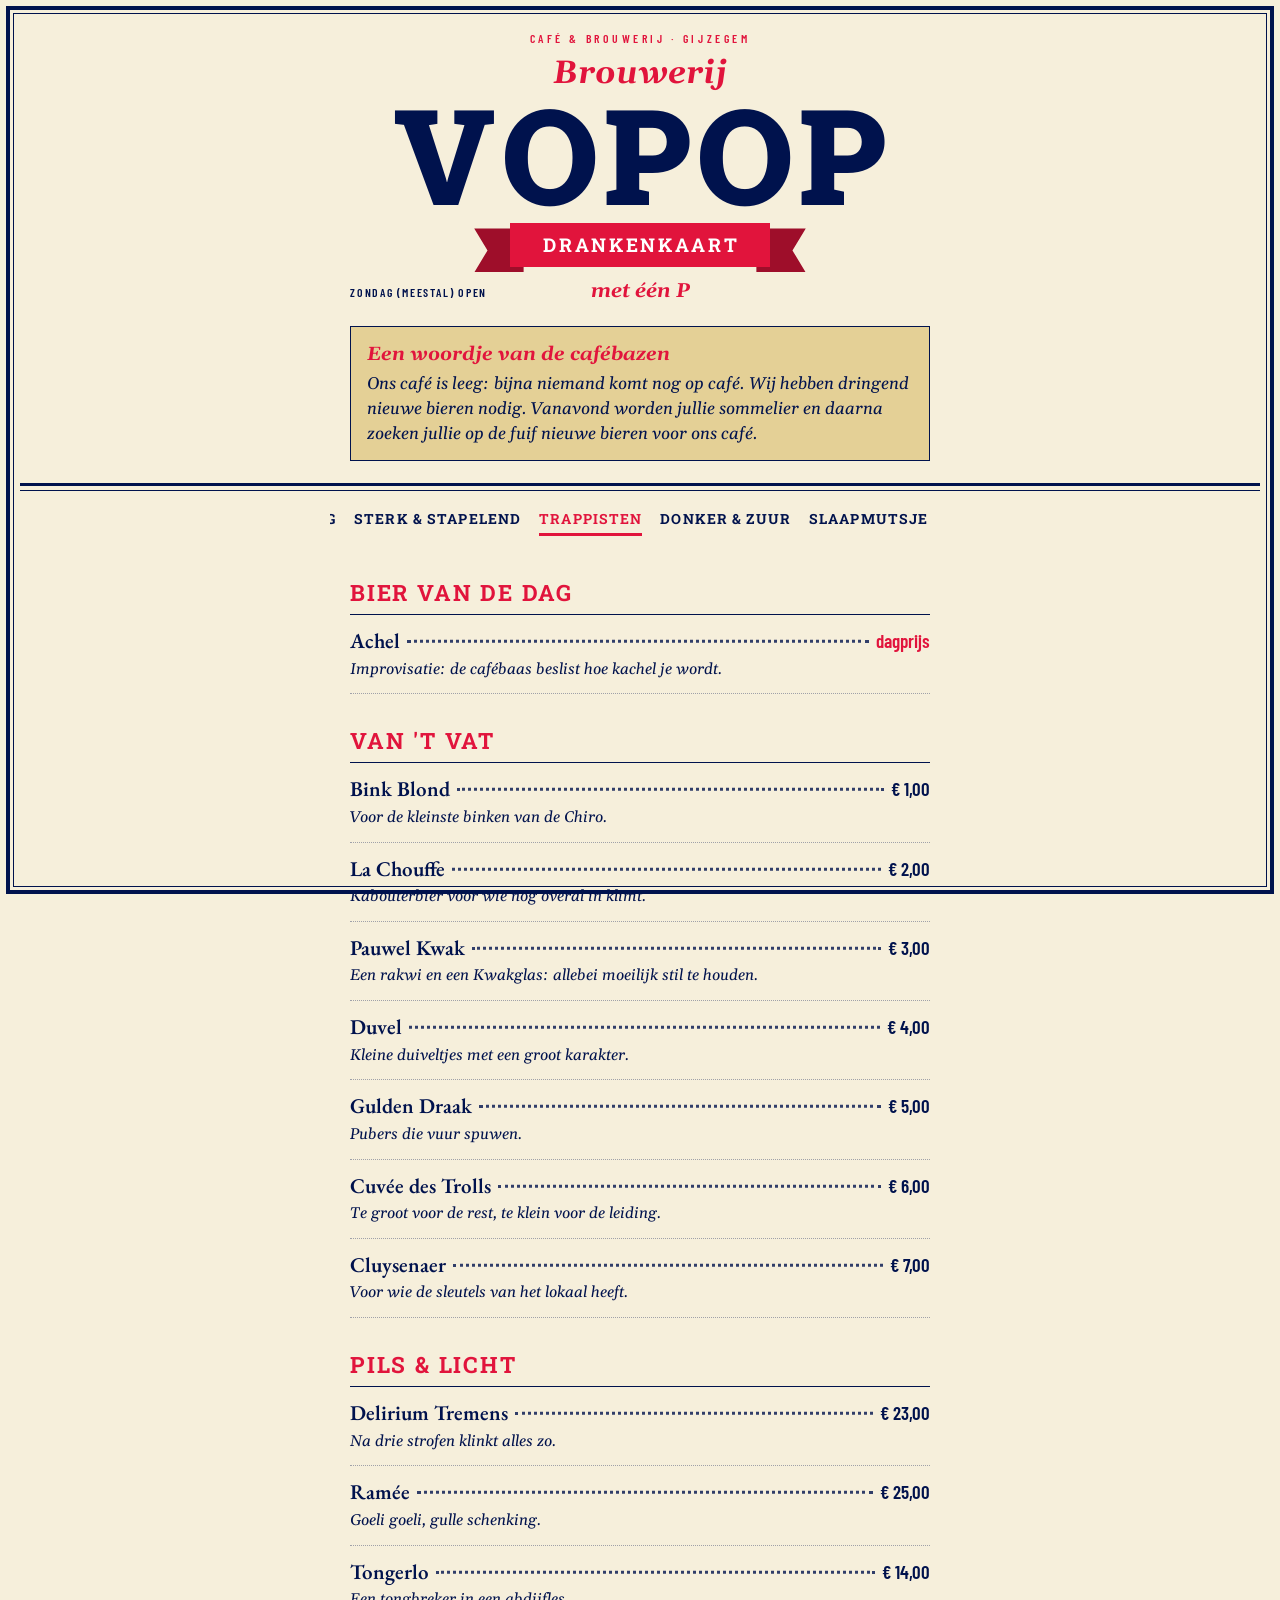
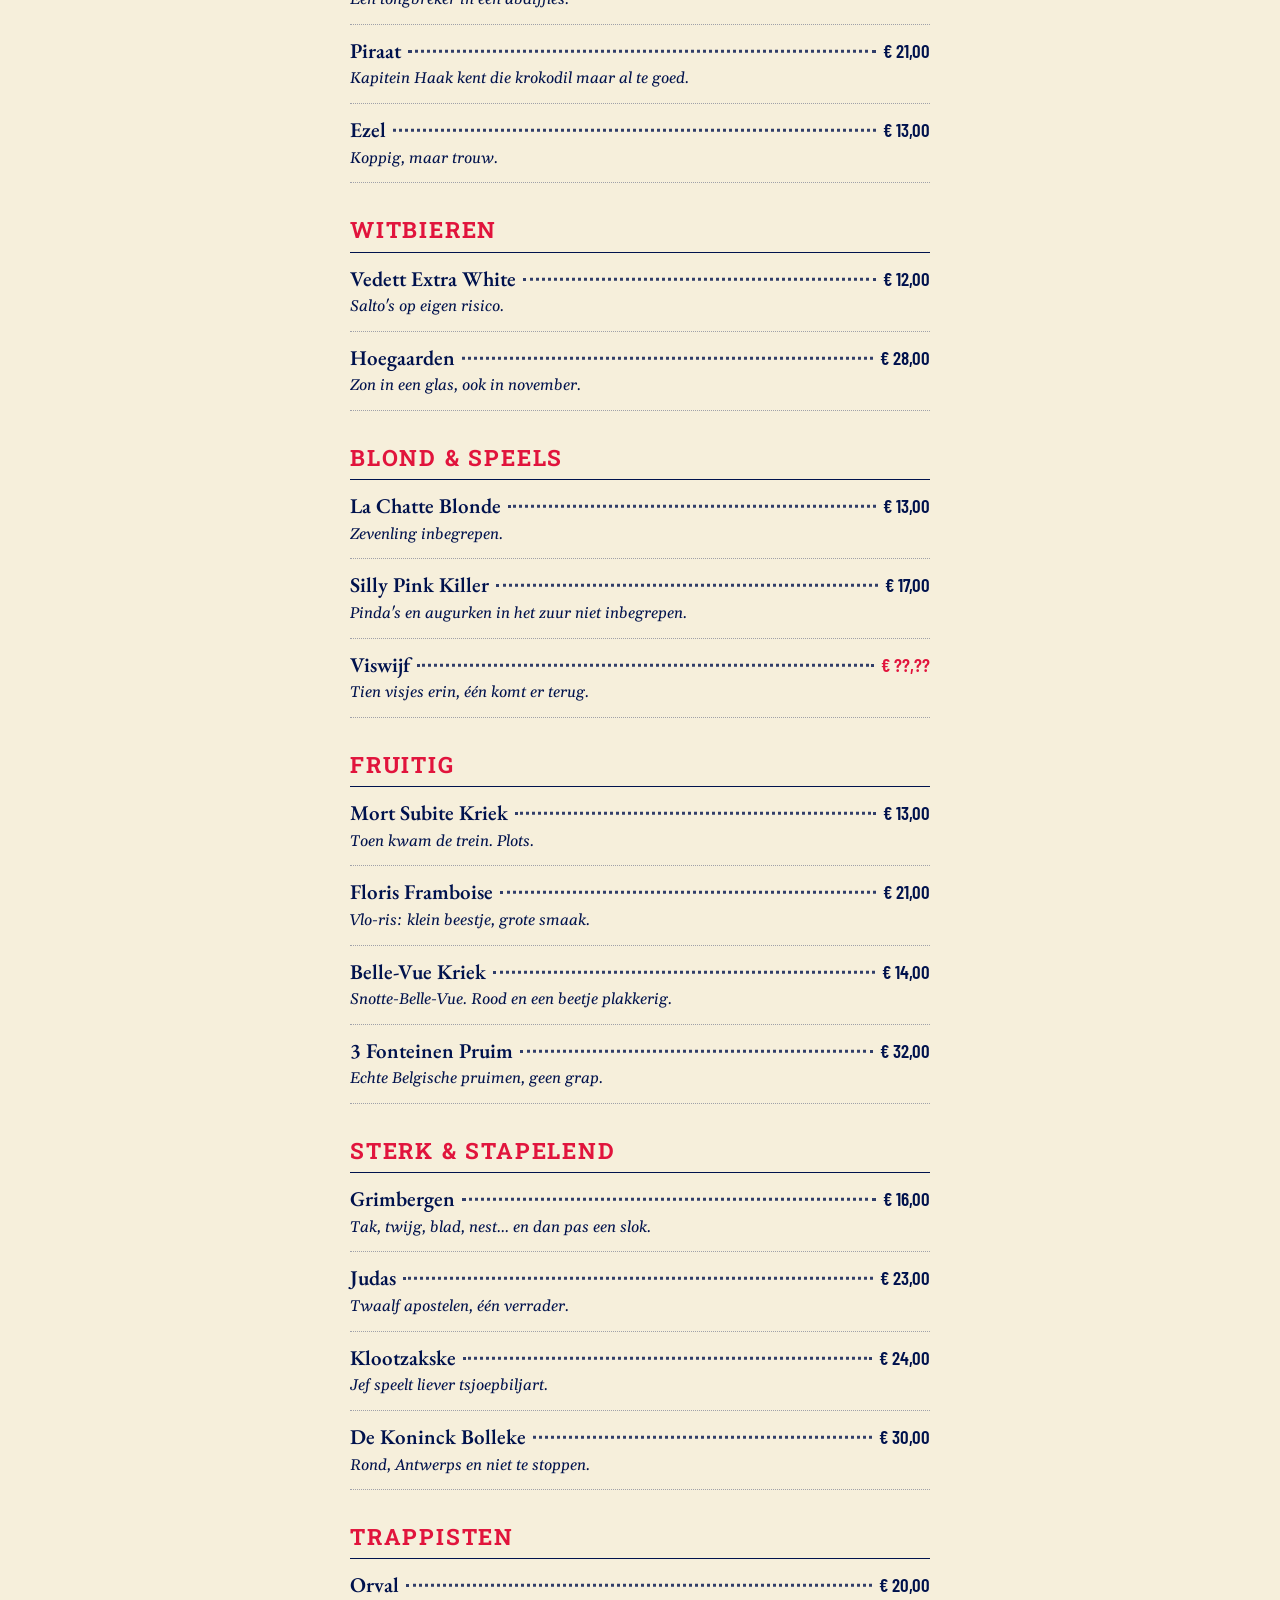
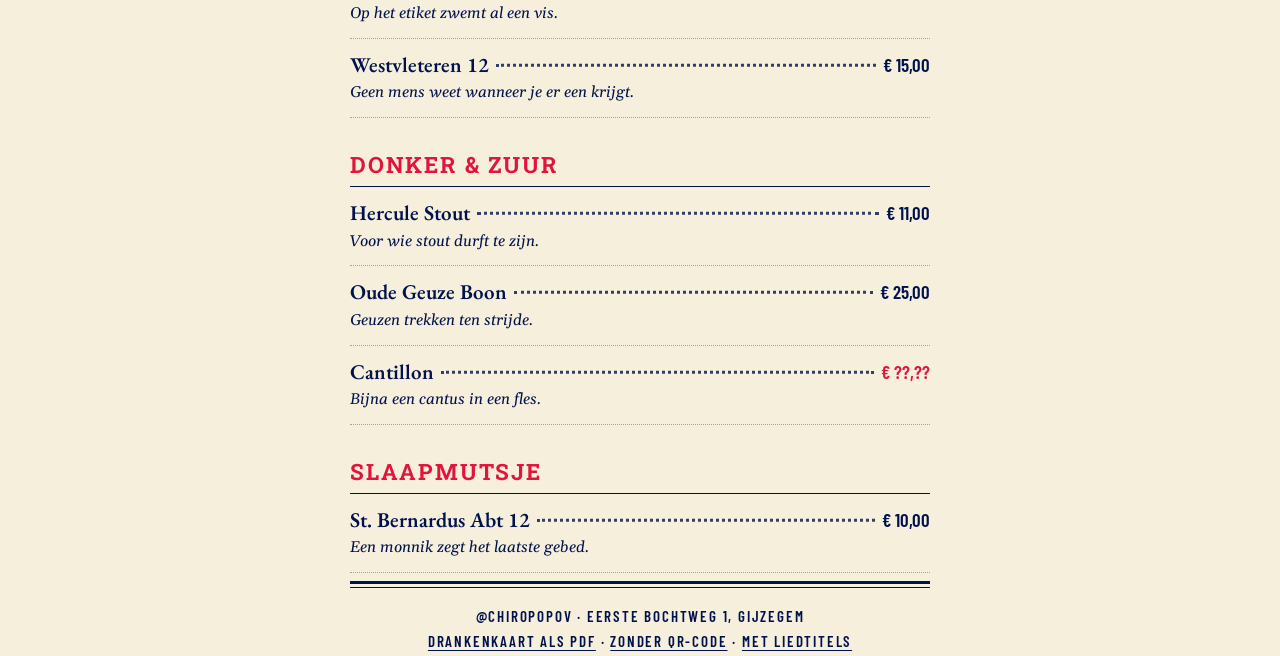
==== commit efa297a4: "Kaart met liedtitels en bladzijde als prijs Co-Authored-By: Claude Opus 5.5 <noreply@anthropic.com> " ====
--- a/index.html
+++ b/index.html
@@ -88,7 +88,7 @@
 <footer class="wrap">
   <div class="dubbel"></div>
   <p id="adres"></p>
-  <p><a href="menu.pdf">Drankenkaart als PDF</a> · <a href="menu-zonder-qr.pdf">zonder QR-code</a></p>
+  <p><a href="menu.pdf">Drankenkaart als PDF</a> · <a href="menu-zonder-qr.pdf">zonder QR-code</a> · <a href="menu-liedjes.pdf">met liedtitels</a></p>
 </footer>
 
 <script src="menu.js"></script>
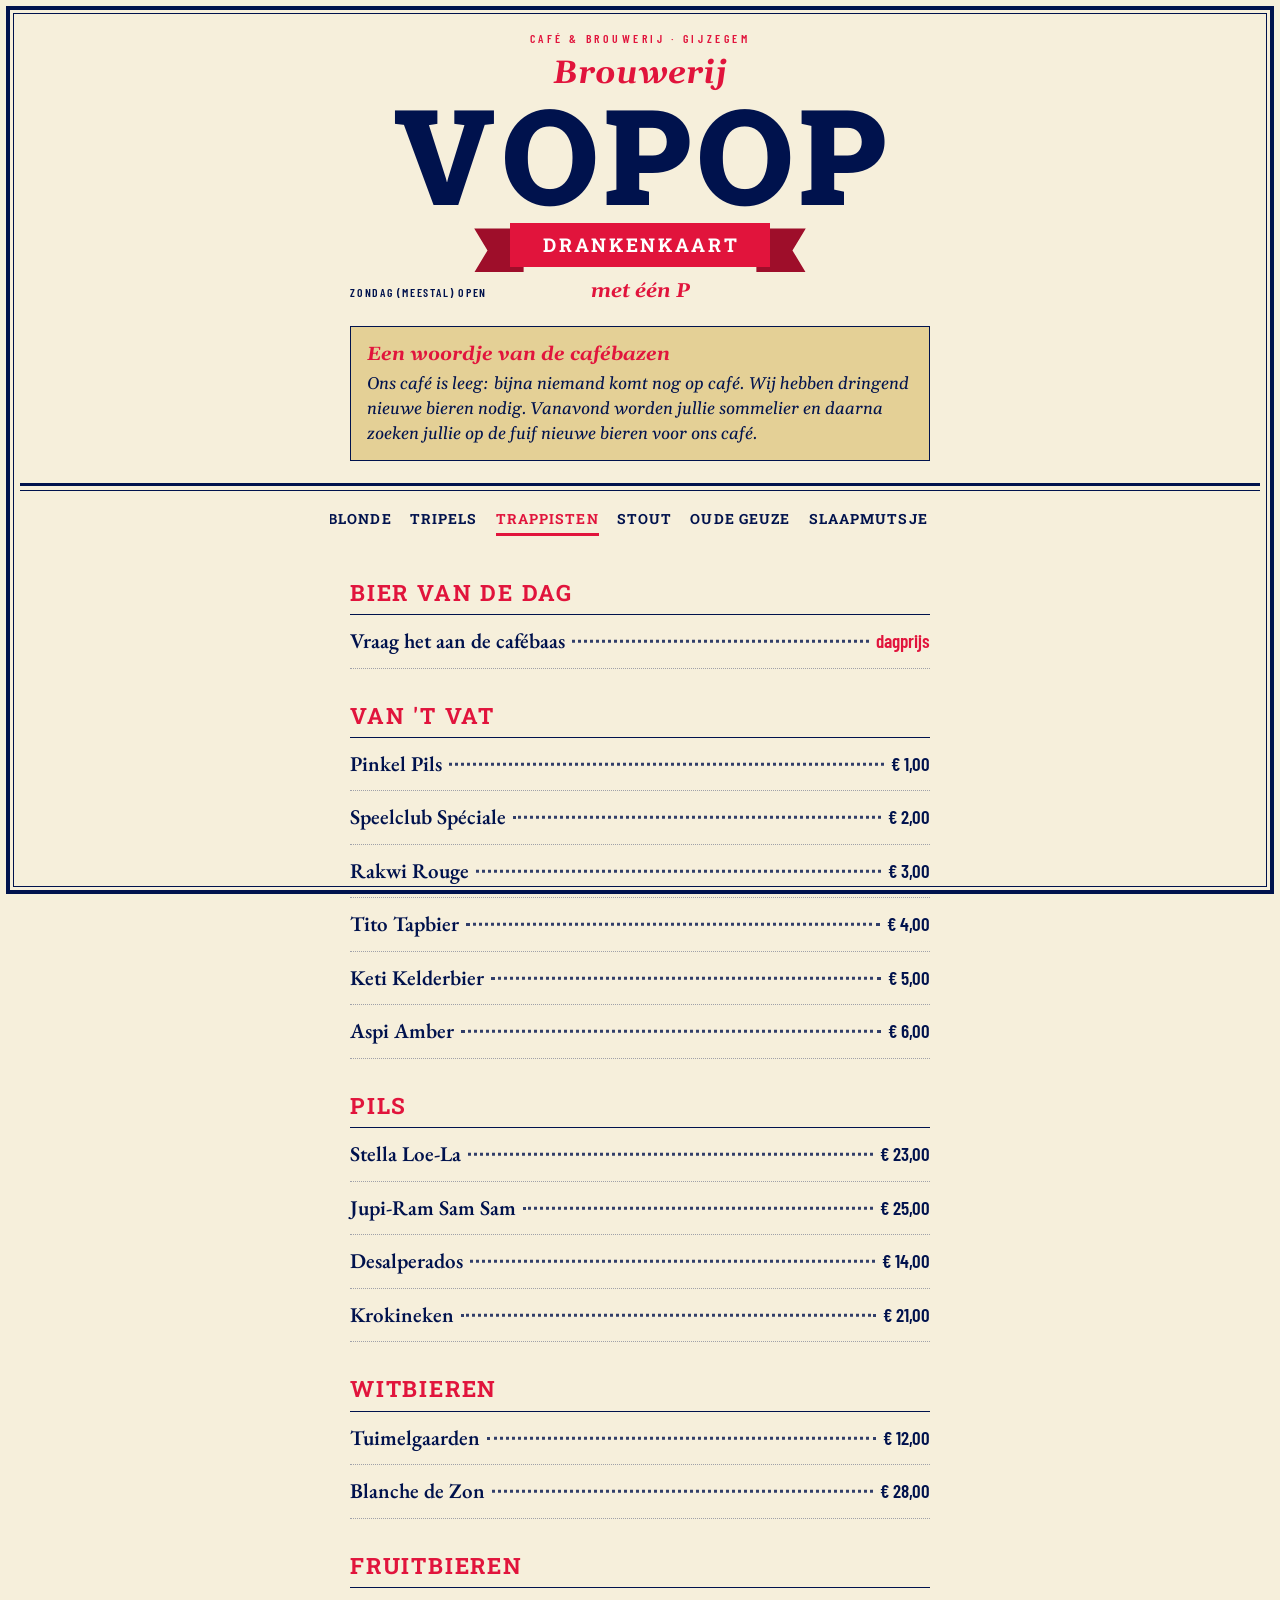
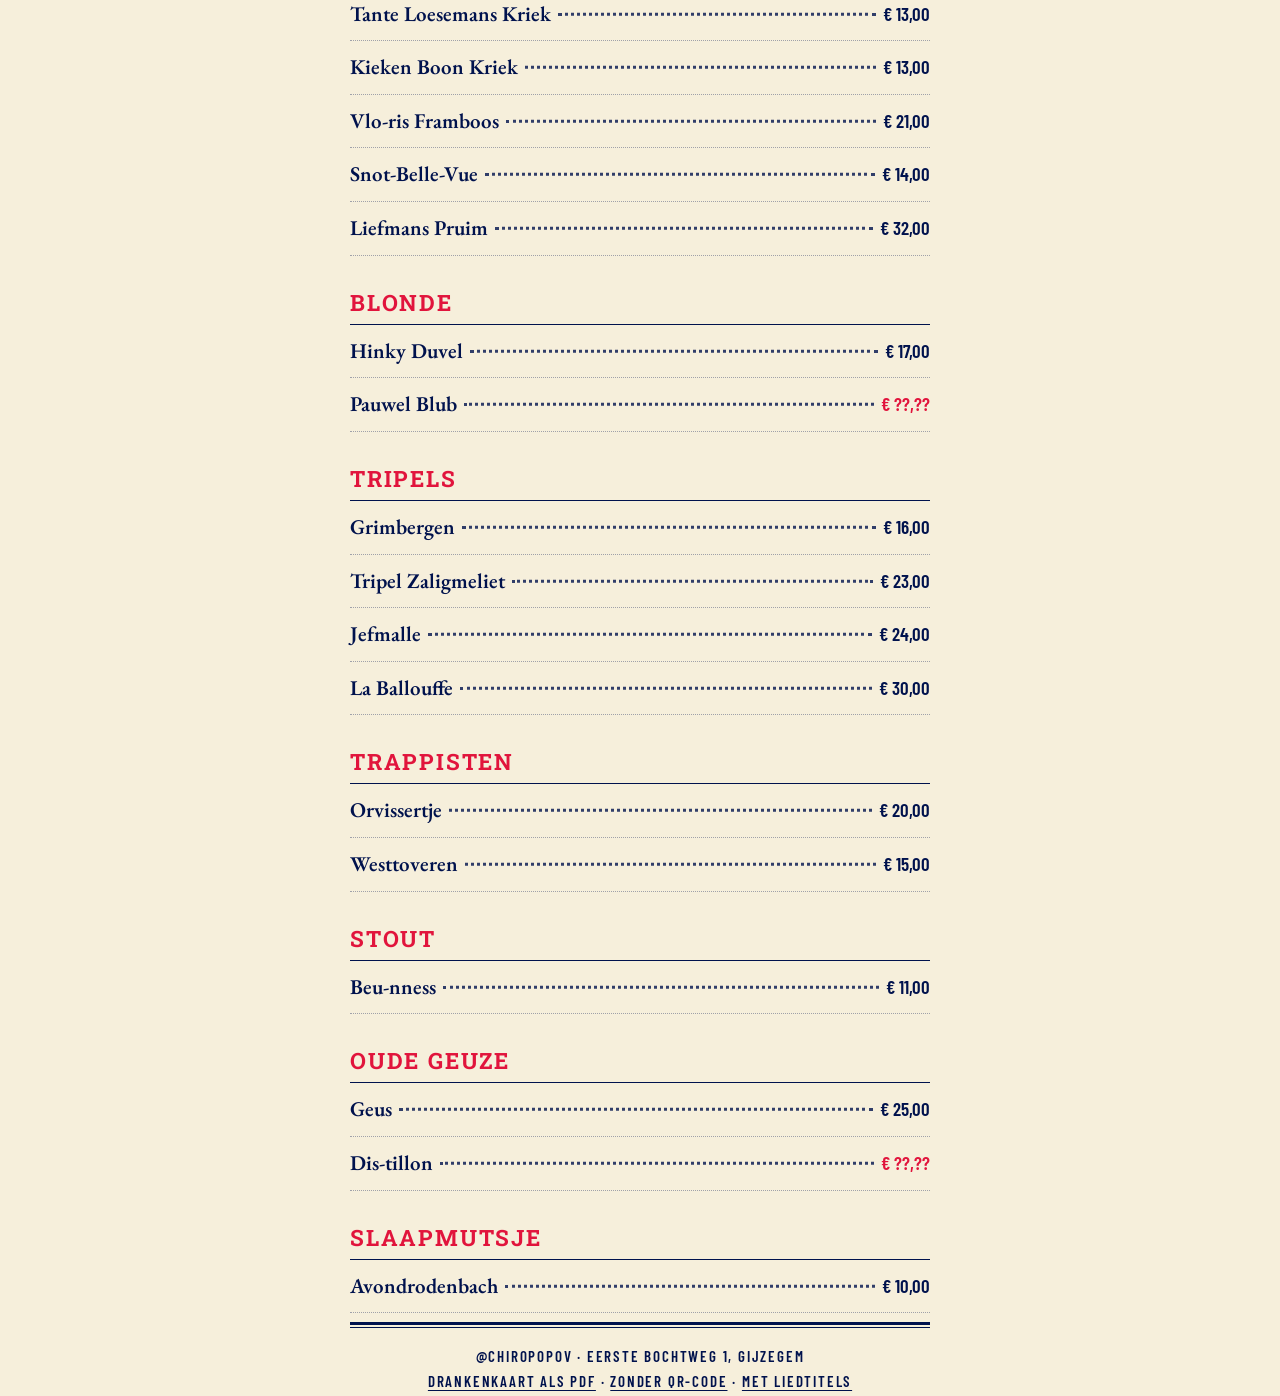
==== commit 05863dea: "Terug naar de kaart met Pinkel Pils en Aspi Amber; echte bieren apart bewaard Co-Authored-By: Claude" ====
--- a/index.html
+++ b/index.html
@@ -102,7 +102,7 @@
   $("verhaal").textContent = M.verhaal;
   $("adres").textContent = "@chiropopov · " + M.adres;
 
-  var volgorde = ["dag", "vat", "pils", "wit", "blond", "fruit", "sterk", "trappist", "donker", "muts"];
+  var volgorde = M.kolommen.links.concat(M.kolommen.rechts);
   var nav = "", kaart = "";
   volgorde.forEach(function (rid) {
     var r = M.rubrieken.filter(function (x) { return x.id === rid; })[0]; if (!r) return;
@@ -111,7 +111,7 @@
     r.bieren.forEach(function (b) {
       kaart += '<article class="bier"><div class="lijn"><h3 class="naam">' + esc(b.bier) + '</h3><span class="punten" aria-hidden="true"></span>' +
         '<span class="prijs' + (typeof b.prijs === "number" ? "" : " raar") + '">' + esc(M.prijsTekst(b.prijs)) + "</span></div>" +
-        '<p class="uitleg">' + esc(b.uitleg) + "</p></article>";
+        (b.uitleg ? '<p class="uitleg">' + esc(b.uitleg) + "</p>" : "") + "</article>";
     });
     kaart += "</section>";
   });
